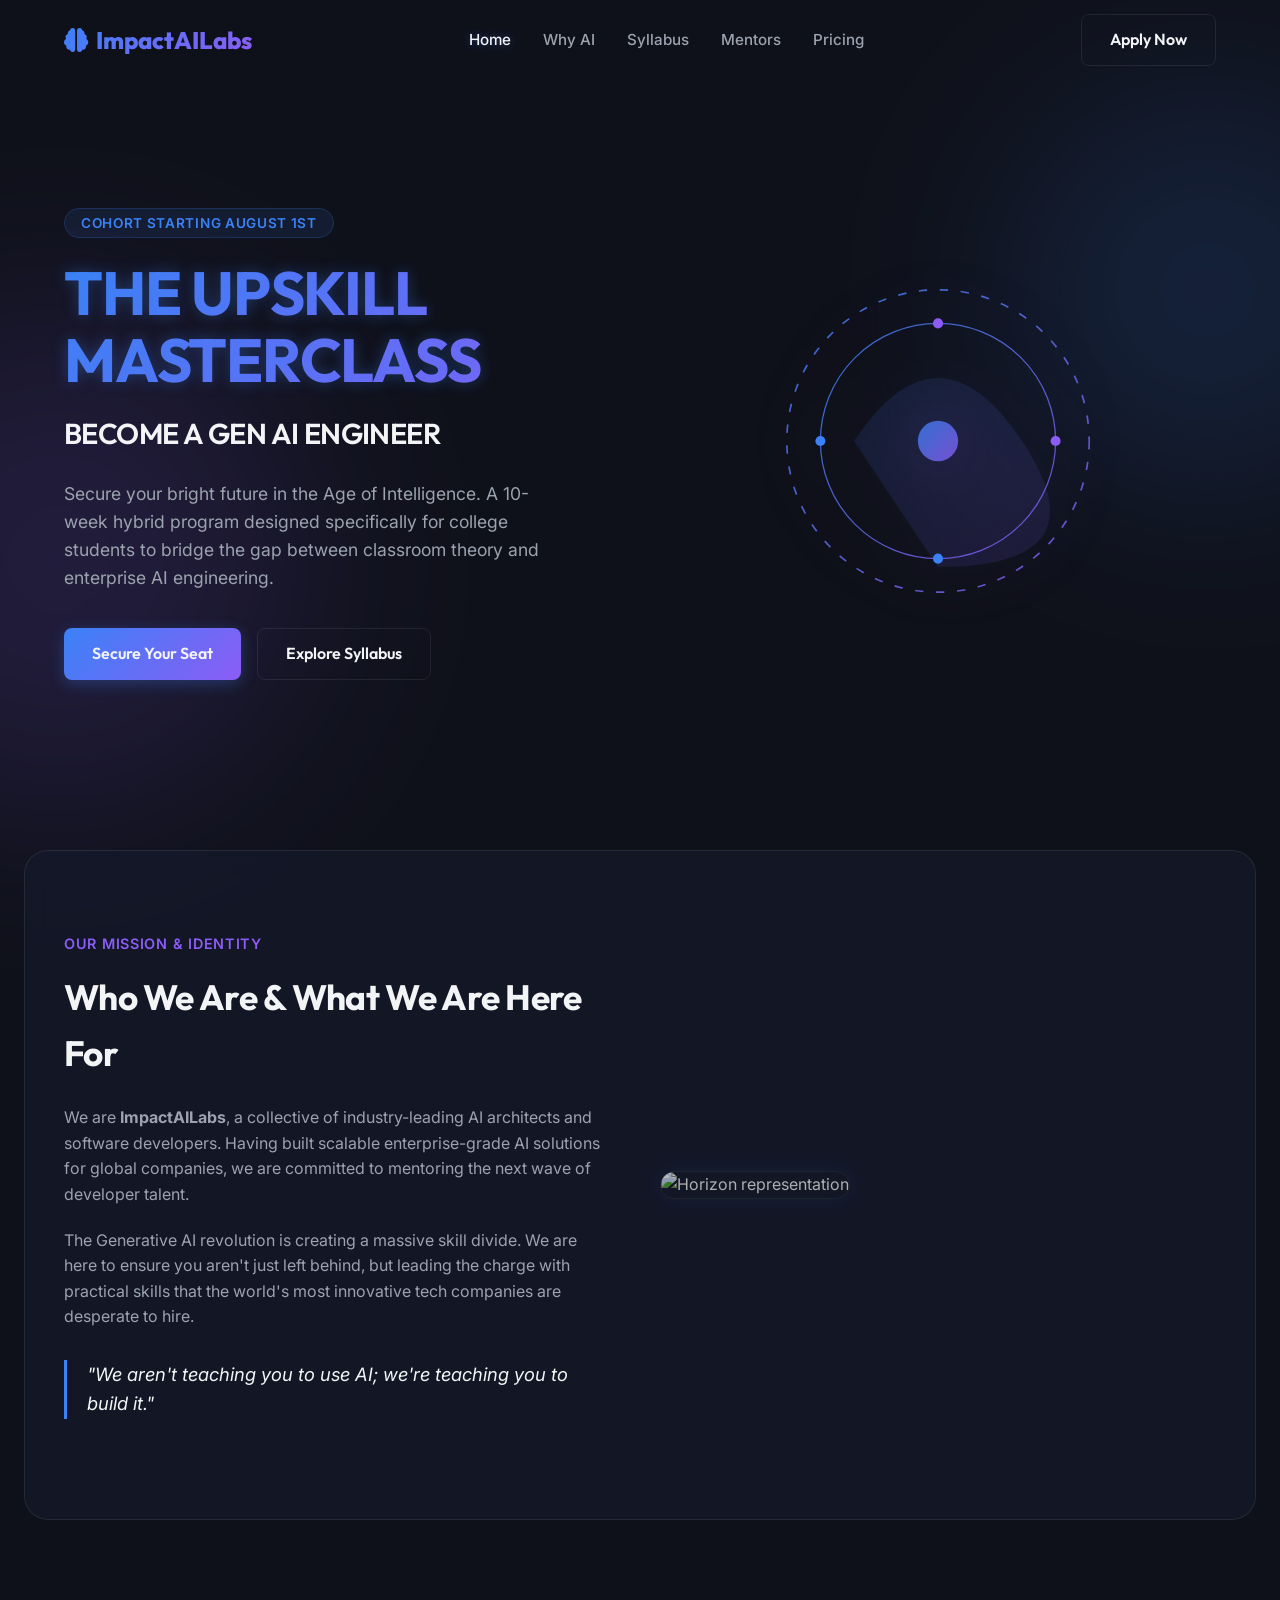
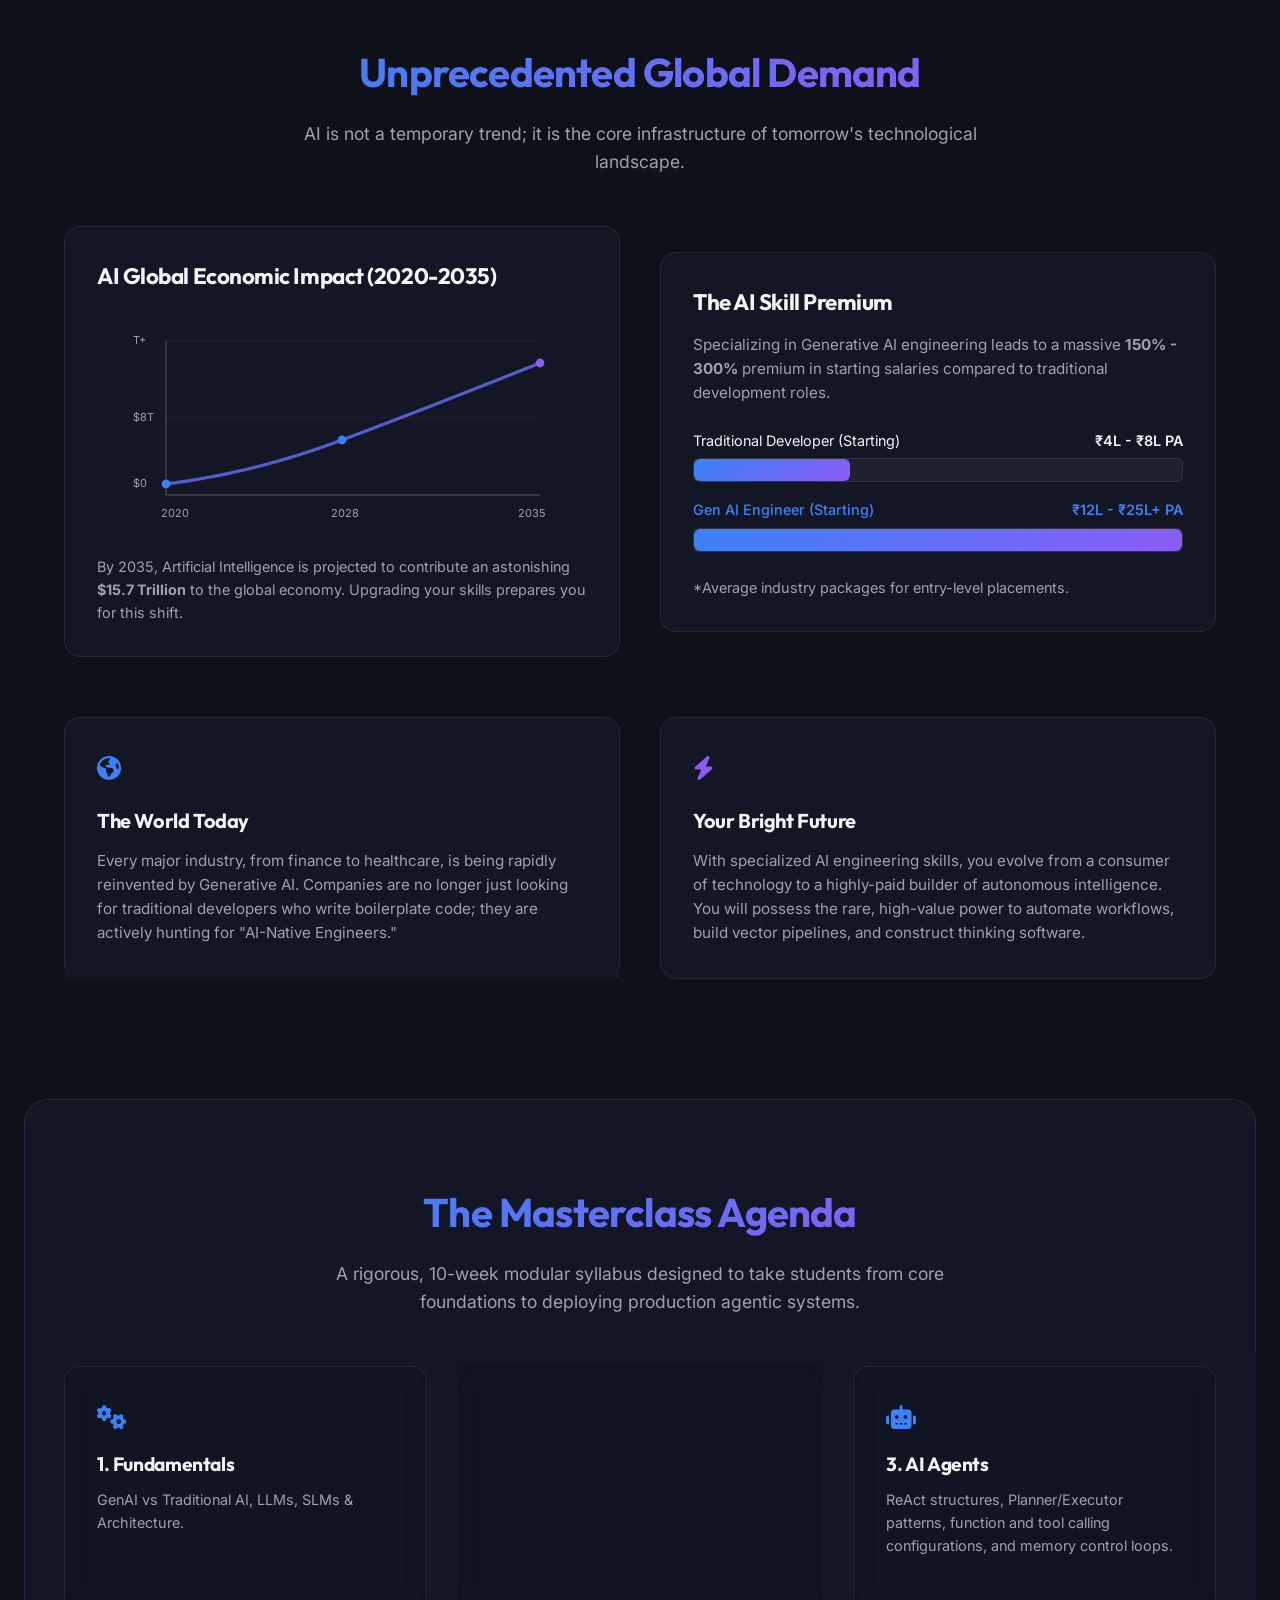
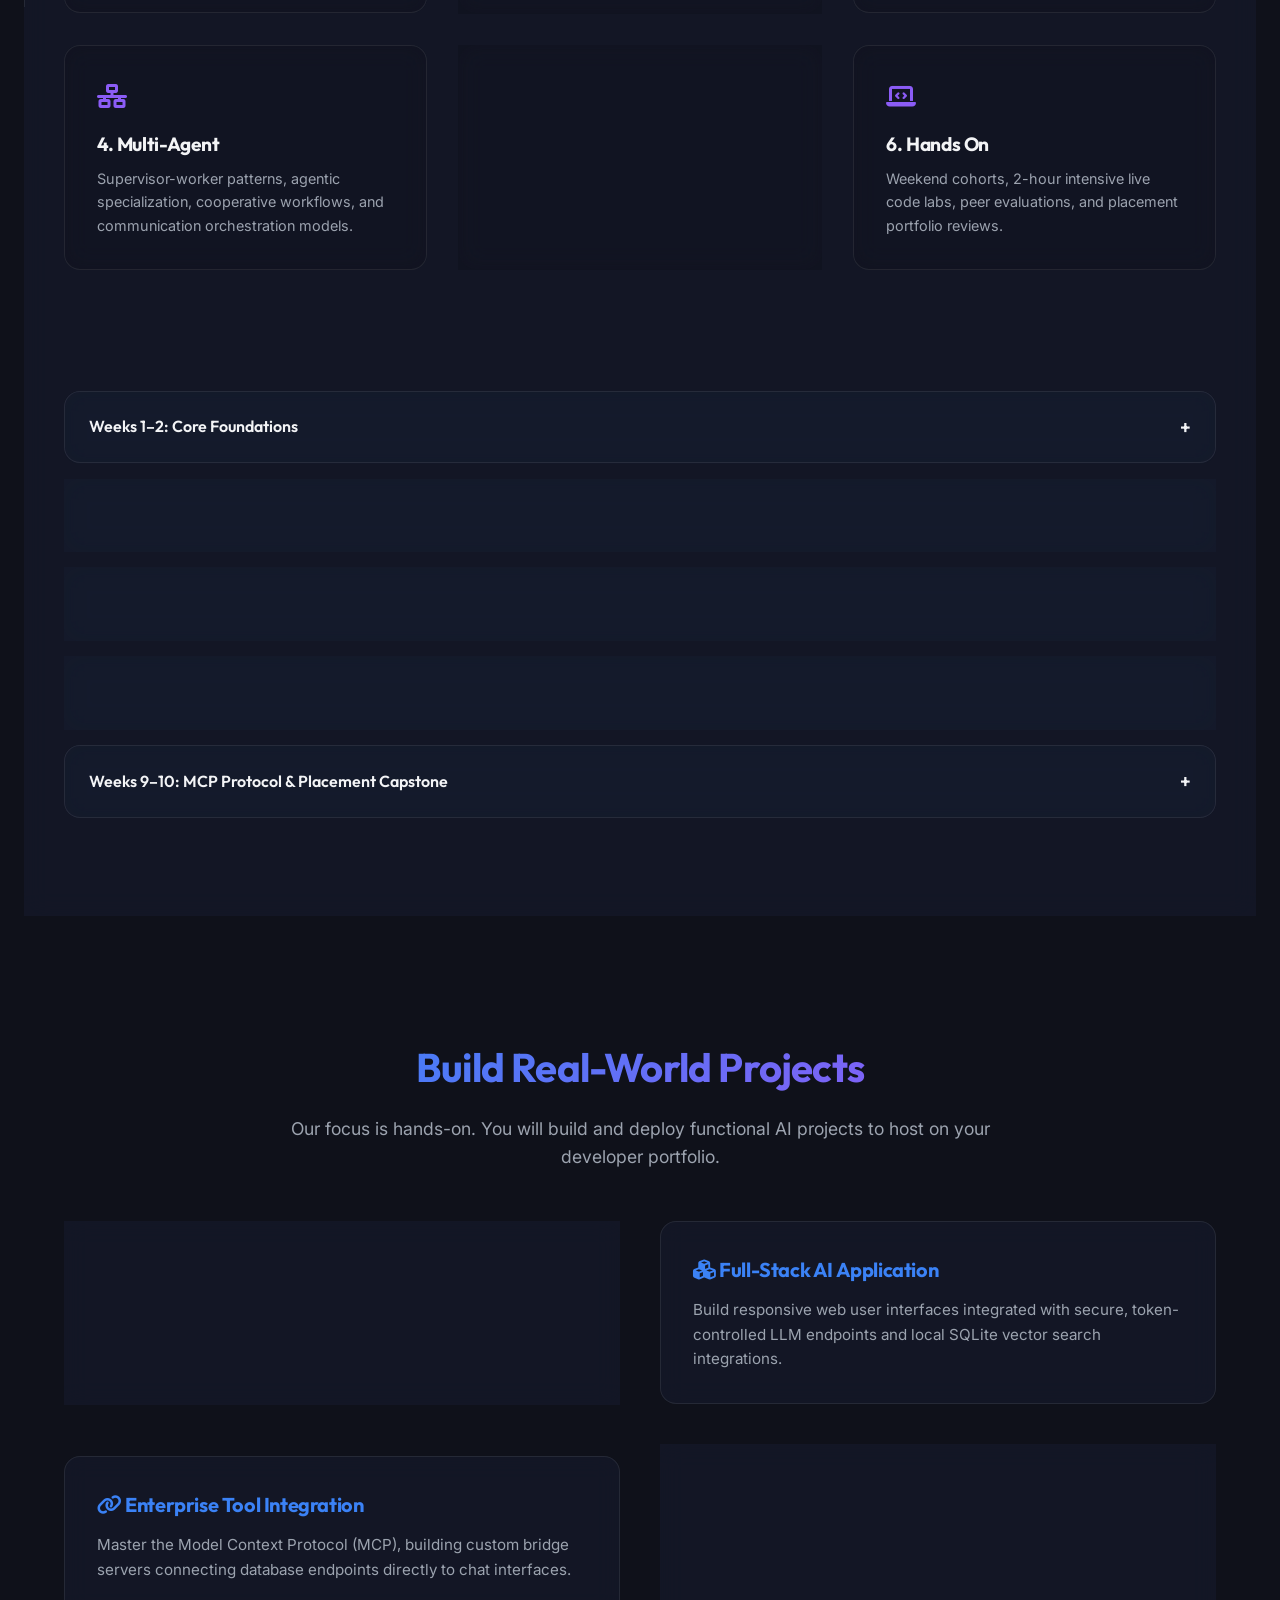
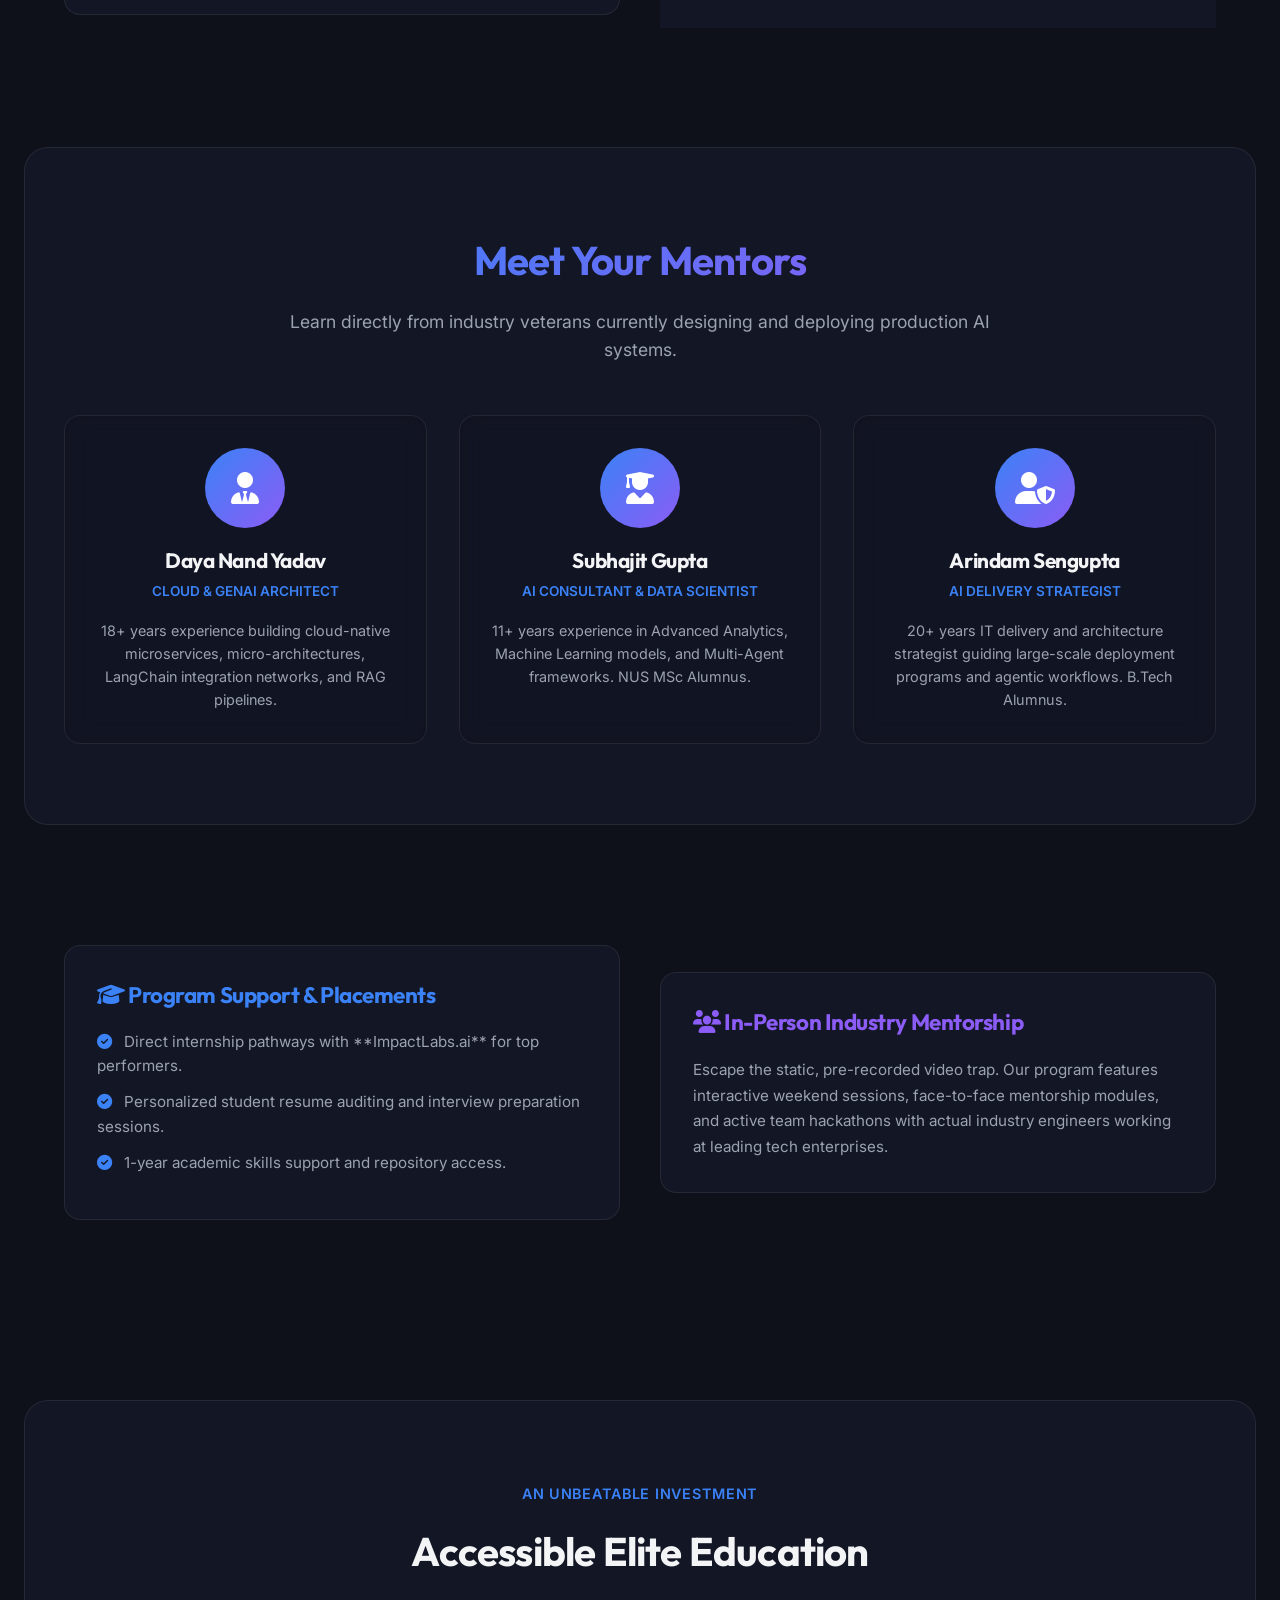
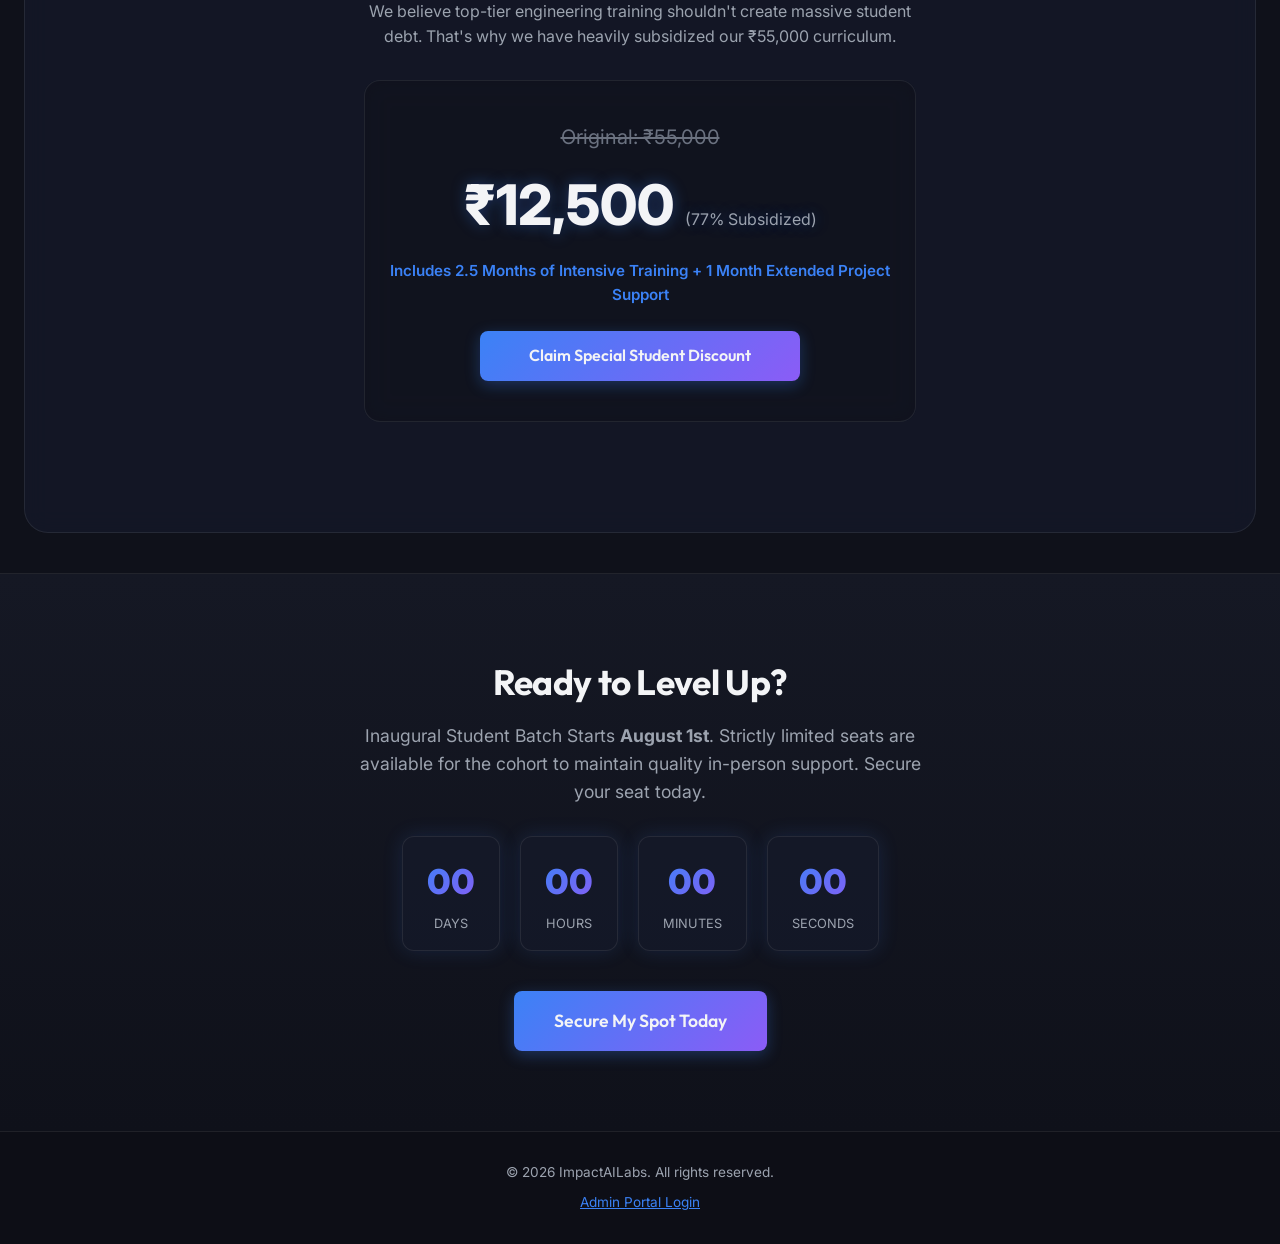
==== index.html @ 7952649e "Add files via upload" ====
<!DOCTYPE html>
<html lang="en">
<head>
  <meta charset="UTF-8">
  <meta name="viewport" content="width=device-width, initial-scale=1.0">
  <title>The Upskill Masterclass | Become a Gen AI Engineer</title>
  
  <!-- SEO Meta Tags -->
  <meta name="description" content="Join The Upskill Masterclass by ImpactAILabs. Learn LLMs, Agents, RAG, and MCP. A 10-week hybrid program for college students to secure elite AI placements.">
  <meta name="robots" content="index, follow">
  
  <!-- Open Graph / Share Cards -->
  <meta property="og:type" content="website">
  <meta property="og:title" content="The Upskill Masterclass | Become a Gen AI Engineer">
  <meta property="og:description" content="10-week hybrid Generative AI masterclass for college students. Learn to build Agents, RAG pipelines, and MCP architectures.">
  
  <!-- Relative Stylesheets -->
  <link rel="stylesheet" href="css/main.css">
  <link rel="stylesheet" href="css/components.css">
  <link rel="stylesheet" href="css/animations.css">
  
  <!-- FontAwesome for Premium Icons -->
  <link rel="stylesheet" href="https://cdnjs.cloudflare.com/ajax/libs/font-awesome/6.4.0/css/all.min.css">
</head>
<body>

  <!-- Background Pulsing Glows -->
  <div class="pulse-glow pulse-glow-1"></div>
  <div class="pulse-glow pulse-glow-2"></div>

  <!-- Header Navigation -->
  <header class="navbar-header">
    <div class="container navbar-container">
      <a href="index.html" class="logo">
        <i class="fa-solid fa-brain"></i> ImpactAILabs
      </a>
      <nav>
        <ul class="nav-links">
          <li><a href="#about" class="active">Home</a></li>
          <li><a href="#why-ai">Why AI</a></li>
          <li><a href="#curriculum">Syllabus</a></li>
          <li><a href="#mentors">Mentors</a></li>
          <li><a href="#pricing">Pricing</a></li>
        </ul>
      </nav>
      <div>
        <a href="#" class="btn btn-secondary cta-trigger" id="nav-cta">Apply Now</a>
      </div>
    </div>
  </header>

  <!-- Hero Section -->
  <section class="section" id="hero" style="padding-top: 160px; min-height: 90vh; display: flex; align-items: center;">
    <div class="container grid-2">
      <div class="fade-in">
        <span style="background: rgba(59, 130, 246, 0.1); border: 1px solid rgba(59, 130, 246, 0.2); padding: 6px 16px; border-radius: 50px; font-size: 0.85rem; font-weight: 600; color: var(--accent-blue); letter-spacing: 0.05em; text-transform: uppercase;">
          Cohort Starting August 1st
        </span>
        <h1 style="font-size: 3.8rem; line-height: 1.1; margin: 24px 0 16px 0; background: var(--gradient-brand); -webkit-background-clip: text; -webkit-text-fill-color: transparent;" class="glow-text">
          THE UPSKILL<br>MASTERCLASS
        </h1>
        <h2 style="font-size: 1.8rem; font-weight: 600; margin-bottom: 24px; color: var(--text-primary);">
          BECOME A GEN AI ENGINEER
        </h2>
        <p style="font-size: 1.1rem; color: var(--text-secondary); margin-bottom: 36px; max-width: 500px;">
          Secure your bright future in the Age of Intelligence. A 10-week hybrid program designed specifically for college students to bridge the gap between classroom theory and enterprise AI engineering.
        </p>
        <div style="display: flex; gap: 16px;">
          <a href="#" class="btn btn-primary cta-trigger" id="hero-cta-primary">Secure Your Seat</a>
          <a href="#curriculum" class="btn btn-secondary">Explore Syllabus</a>
        </div>
      </div>
      <div class="float" style="text-align: center; position: relative;">
        <!-- Futuristic Visual Element -->
        <svg viewBox="0 0 500 500" width="100%" height="auto" style="max-width: 420px; filter: drop-shadow(0 0 30px rgba(139, 92, 246, 0.25));">
          <defs>
            <linearGradient id="grad1" x1="0%" y1="0%" x2="100%" y2="100%">
              <stop offset="0%" style="stop-color:#3B82F6;stop-opacity:0.8" />
              <stop offset="100%" style="stop-color:#8B5CF6;stop-opacity:0.8" />
            </linearGradient>
          </defs>
          <circle cx="250" cy="250" r="180" fill="none" stroke="url(#grad1)" stroke-width="2" stroke-dasharray="10 15" />
          <circle cx="250" cy="250" r="140" fill="none" stroke="url(#grad1)" stroke-width="1.5" />
          <path d="M150 250 Q250 100 350 250 T250 400 Z" fill="url(#grad1)" opacity="0.15" />
          <!-- SVG Network Nodes -->
          <circle cx="250" cy="110" r="6" fill="#8B5CF6" />
          <circle cx="250" cy="390" r="6" fill="#3B82F6" />
          <circle cx="110" cy="250" r="6" fill="#3B82F6" />
          <circle cx="390" cy="250" r="6" fill="#8B5CF6" />
          <circle cx="250" cy="250" r="24" fill="url(#grad1)" />
        </svg>
      </div>
    </div>
  </section>

  <!-- Mission & Identity Section -->
  <section class="section glass-panel" id="about" style="margin: 40px 24px; border-radius: 24px;">
    <div class="container grid-2">
      <div style="padding-right: 20px;">
        <span style="color: var(--accent-violet); font-weight: 600; text-transform: uppercase; font-size: 0.9rem; letter-spacing: 0.05em;">Our Mission & Identity</span>
        <h2 style="font-size: 2.2rem; margin: 12px 0 24px 0; font-family: var(--font-heading);">Who We Are & What We Are Here For</h2>
        <p style="color: var(--text-secondary); margin-bottom: 20px;">
          We are <strong>ImpactAILabs</strong>, a collective of industry-leading AI architects and software developers. Having built scalable enterprise-grade AI solutions for global companies, we are committed to mentoring the next wave of developer talent.
        </p>
        <p style="color: var(--text-secondary); margin-bottom: 30px;">
          The Generative AI revolution is creating a massive skill divide. We are here to ensure you aren't just left behind, but leading the charge with practical skills that the world's most innovative tech companies are desperate to hire.
        </p>
        <div style="border-left: 3px solid var(--accent-blue); padding-left: 20px; font-style: italic; font-size: 1.15rem; color: var(--text-primary); margin-bottom: 20px;">
          "We aren't teaching you to use AI; we're teaching you to build it."
        </div>
      </div>
      <div>
        <img src="https://images.unsplash.com/photo-1507525428034-b723cf961d3e?auto=format&fit=crop&w=800&q=80" alt="Horizon representation" style="width: 100%; border-radius: 16px; border: 1px solid var(--border-glass); filter: brightness(0.7) contrast(1.1); box-shadow: var(--glow-shadow);">
      </div>
    </div>
  </section>

  <!-- Market Demand & Salary Premium Section -->
  <section class="section" id="why-ai">
    <div class="container">
      <div class="section-header">
        <h2>Unprecedented Global Demand</h2>
        <p>AI is not a temporary trend; it is the core infrastructure of tomorrow's technological landscape.</p>
      </div>

      <div class="grid-2" style="margin-bottom: 60px;">
        <!-- Line Chart Container -->
        <div class="glass-panel card">
          <h3 style="font-size: 1.4rem; margin-bottom: 16px;">AI Global Economic Impact (2020-2035)</h3>
          <div class="chart-container">
            <svg class="chart-line-svg" viewBox="0 0 400 200">
              <!-- Grid Lines -->
              <line x1="40" y1="20" x2="380" y2="20" stroke="rgba(255,255,255,0.05)" stroke-width="1" />
              <line x1="40" y1="90" x2="380" y2="90" stroke="rgba(255,255,255,0.05)" stroke-width="1" />
              <line x1="40" y1="160" x2="380" y2="160" stroke="rgba(255,255,255,0.05)" stroke-width="1" />
              
              <!-- Axes -->
              <line x1="40" y1="20" x2="40" y2="160" stroke="rgba(255,255,255,0.15)" stroke-width="1.5" />
              <line x1="40" y1="160" x2="380" y2="160" stroke="rgba(255,255,255,0.15)" stroke-width="1.5" />
              
              <!-- Growth Path -->
              <path class="chart-line-path" d="M40 150 Q 120 140, 200 110 T 380 40" fill="none" stroke="url(#grad1)" stroke-width="3" />
              
              <!-- Node dots -->
              <circle cx="40" cy="150" r="4" fill="#3B82F6" />
              <circle cx="200" cy="110" r="4" fill="#3B82F6" />
              <circle cx="380" cy="40" r="4" fill="#8B5CF6" />
              
              <!-- Labels -->
              <text x="35" y="180" fill="#9CA3AF" font-size="10">2020</text>
              <text x="190" y="180" fill="#9CA3AF" font-size="10">2028</text>
              <text x="360" y="180" fill="#9CA3AF" font-size="10">2035</text>
              
              <text x="10" y="153" fill="#9CA3AF" font-size="10">$0</text>
              <text x="10" y="93" fill="#9CA3AF" font-size="10">$8T</text>
              <text x="10" y="23" fill="#9CA3AF" font-size="10">T+</text>
            </svg>
          </div>
          <p style="font-size: 0.9rem; color: var(--text-secondary); margin-top: 16px;">
            By 2035, Artificial Intelligence is projected to contribute an astonishing <strong>$15.7 Trillion</strong> to the global economy. Upgrading your skills prepares you for this shift.
          </p>
        </div>

        <!-- Salary Premium Bar Chart -->
        <div class="glass-panel card">
          <h3 style="font-size: 1.4rem; margin-bottom: 12px;">The AI Skill Premium</h3>
          <p style="font-size: 0.95rem; color: var(--text-secondary); margin-bottom: 24px;">
            Specializing in Generative AI engineering leads to a massive <strong>150% - 300%</strong> premium in starting salaries compared to traditional development roles.
          </p>
          <div class="chart-bar-wrap">
            <div class="chart-bar-item">
              <div class="chart-bar-label">
                <span>Traditional Developer (Starting)</span>
                <span style="font-weight: 600;">₹4L - ₹8L PA</span>
              </div>
              <div class="chart-bar-bg">
                <div class="chart-bar-fill" data-width="32%"></div>
              </div>
            </div>
            <div class="chart-bar-item">
              <div class="chart-bar-label">
                <span style="color: var(--accent-blue); font-weight: 500;">Gen AI Engineer (Starting)</span>
                <span style="color: var(--accent-blue); font-weight: 600;">₹12L - ₹25L+ PA</span>
              </div>
              <div class="chart-bar-bg">
                <div class="chart-bar-fill" data-width="100%"></div>
              </div>
            </div>
          </div>
          <p style="font-size: 0.9rem; color: var(--text-secondary); margin-top: 24px;">
            *Average industry packages for entry-level placements.
          </p>
        </div>
      </div>

      <!-- The Paradigm Shift -->
      <div class="grid-2">
        <div class="glass-panel card">
          <div style="font-size: 1.5rem; color: var(--accent-blue); margin-bottom: 16px;">
            <i class="fa-solid fa-earth-americas"></i>
          </div>
          <h4 style="font-size: 1.25rem; margin-bottom: 12px;">The World Today</h4>
          <p style="color: var(--text-secondary); font-size: 0.95rem;">
            Every major industry, from finance to healthcare, is being rapidly reinvented by Generative AI. Companies are no longer just looking for traditional developers who write boilerplate code; they are actively hunting for "AI-Native Engineers."
          </p>
        </div>
        <div class="glass-panel card">
          <div style="font-size: 1.5rem; color: var(--accent-violet); margin-bottom: 16px;">
            <i class="fa-solid fa-bolt"></i>
          </div>
          <h4 style="font-size: 1.25rem; margin-bottom: 12px;">Your Bright Future</h4>
          <p style="color: var(--text-secondary); font-size: 0.95rem;">
            With specialized AI engineering skills, you evolve from a consumer of technology to a highly-paid builder of autonomous intelligence. You will possess the rare, high-value power to automate workflows, build vector pipelines, and construct thinking software.
          </p>
        </div>
      </div>
    </div>
  </section>

  <!-- Masterclass Agenda Section -->
  <section class="section glass-panel" id="curriculum" style="margin: 40px 24px; border-radius: 24px;">
    <div class="container">
      <div class="section-header">
        <h2>The Masterclass Agenda</h2>
        <p>A rigorous, 10-week modular syllabus designed to take students from core foundations to deploying production agentic systems.</p>
      </div>

      <div class="grid-3" style="margin-bottom: 50px;">
        <div class="glass-panel card" style="background: rgba(15, 17, 26, 0.4);">
          <div style="font-size: 1.5rem; color: var(--accent-blue); margin-bottom: 12px;"><i class="fa-solid fa-gears"></i></div>
          <h4 style="font-size: 1.2rem; margin-bottom: 8px;">1. Fundamentals</h4>
          <p style="color: var(--text-secondary); font-size: 0.9rem;">GenAI vs Traditional AI, LLMs, SLMs & Architecture.</p>
        </div>
        <div class="glass-panel card" style="background: rgba(15, 17, 26, 0.4);">
          <div style="font-size: 1.5rem; color: var(--accent-blue); margin-bottom: 12px;"><i class="fa-solid fa-database"></i></div>
          <h4 style="font-size: 1.2rem; margin-bottom: 8px;">2. RAG Mastery</h4>
          <p style="color: var(--text-secondary); font-size: 0.9rem;">Text embeddings, vector storage indexation, document chunking parameters, semantic search, and reranking.</p>
        </div>
        <div class="glass-panel card" style="background: rgba(15, 17, 26, 0.4);">
          <div style="font-size: 1.5rem; color: var(--accent-blue); margin-bottom: 12px;"><i class="fa-solid fa-robot"></i></div>
          <h4 style="font-size: 1.2rem; margin-bottom: 8px;">3. AI Agents</h4>
          <p style="color: var(--text-secondary); font-size: 0.9rem;">ReAct structures, Planner/Executor patterns, function and tool calling configurations, and memory control loops.</p>
        </div>
        <div class="glass-panel card" style="background: rgba(15, 17, 26, 0.4);">
          <div style="font-size: 1.5rem; color: var(--accent-violet); margin-bottom: 12px;"><i class="fa-solid fa-network-wired"></i></div>
          <h4 style="font-size: 1.2rem; margin-bottom: 8px;">4. Multi-Agent</h4>
          <p style="color: var(--text-secondary); font-size: 0.9rem;">Supervisor-worker patterns, agentic specialization, cooperative workflows, and communication orchestration models.</p>
        </div>
        <div class="glass-panel card" style="background: rgba(15, 17, 26, 0.4);">
          <div style="font-size: 1.5rem; color: var(--accent-violet); margin-bottom: 12px;"><i class="fa-solid fa-circle-nodes"></i></div>
          <h4 style="font-size: 1.2rem; margin-bottom: 8px;">5. MCP Protocol</h4>
          <p style="color: var(--text-secondary); font-size: 0.9rem;">Model Context Protocol (MCP), building custom servers, securing local context data pipelines to remote LLMs.</p>
        </div>
        <div class="glass-panel card" style="background: rgba(15, 17, 26, 0.4);">
          <div style="font-size: 1.5rem; color: var(--accent-violet); margin-bottom: 12px;"><i class="fa-solid fa-laptop-code"></i></div>
          <h4 style="font-size: 1.2rem; margin-bottom: 8px;">6. Hands On</h4>
          <p style="color: var(--text-secondary); font-size: 0.9rem;">Weekend cohorts, 2-hour intensive live code labs, peer evaluations, and placement portfolio reviews.</p>
        </div>
      </div>

      <!-- Syllabus Accordion -->
      <h3 style="text-align: center; margin-bottom: 24px; font-size: 1.6rem; font-family: var(--font-heading);">Expand Syllabus Details</h3>
      <div class="accordion">
        <div class="accordion-item glass-panel">
          <div class="accordion-header">
            <span>Weeks 1–2: Core Foundations</span>
            <span class="accordion-icon">+</span>
          </div>
          <div class="accordion-content">
            <p>Dive deep into LLMs vs SLMs, understanding context window architectures, token limitations, prompt designs, and local model serving configurations.</p>
          </div>
        </div>
        <div class="accordion-item glass-panel">
          <div class="accordion-header">
            <span>Week 3: Retrieval-Augmented Generation (RAG)</span>
            <span class="accordion-icon">+</span>
          </div>
          <div class="accordion-content">
            <p>Learn to ingest document datasets (PDFs, Markdown), configure document chunking sizes, build vector representations, select vector store endpoints, and execute semantic query routing.</p>
          </div>
        </div>
        <div class="accordion-item glass-panel">
          <div class="accordion-header">
            <span>Weeks 4–6: AI Agents & Logic Controllers</span>
            <span class="accordion-icon">+</span>
          </div>
          <div class="accordion-content">
            <p>Code logical loop workflows in Python. Configure LLMs to call custom external tools, parse parameters, manage short-term session state, and evaluate response logic loops.</p>
          </div>
        </div>
        <div class="accordion-item glass-panel">
          <div class="accordion-header">
            <span>Weeks 7–8: Multi-Agent Architectures</span>
            <span class="accordion-icon">+</span>
          </div>
          <div class="accordion-content">
            <p>Design a system of cooperative agents. Set up a supervisor agent that delegates coding or editing tasks to specialized sub-agents and reviews their results dynamically.</p>
          </div>
        </div>
        <div class="accordion-item glass-panel">
          <div class="accordion-header">
            <span>Weeks 9–10: MCP Protocol & Placement Capstone</span>
            <span class="accordion-icon">+</span>
          </div>
          <div class="accordion-content">
            <p>Build custom servers on the open-source Model Context Protocol (MCP) framework. Connect remote LLMs safely to local databases and files. Complete a showcase portfolio project ready for placement applications.</p>
          </div>
        </div>
      </div>
    </div>
  </section>

  <!-- Real-World Projects Section -->
  <section class="section" id="projects">
    <div class="container">
      <div class="section-header">
        <h2>Build Real-World Projects</h2>
        <p>Our focus is hands-on. You will build and deploy functional AI projects to host on your developer portfolio.</p>
      </div>
      <div class="grid-2">
        <div class="glass-panel card">
          <h4 style="font-size: 1.25rem; margin-bottom: 12px; color: var(--accent-blue);"><i class="fa-solid fa-network-wired"></i> Multi-Agent AI System</h4>
          <p style="color: var(--text-secondary); font-size: 0.95rem;">
            Implement supervisor-worker patterns and robust orchestration models that mimic enterprise-level AI agent teams cooperating to solve coding audits.
          </p>
        </div>
        <div class="glass-panel card">
          <h4 style="font-size: 1.25rem; margin-bottom: 12px; color: var(--accent-blue);"><i class="fa-solid fa-cubes"></i> Full-Stack AI Application</h4>
          <p style="color: var(--text-secondary); font-size: 0.95rem;">
            Build responsive web user interfaces integrated with secure, token-controlled LLM endpoints and local SQLite vector search integrations.
          </p>
        </div>
        <div class="glass-panel card">
          <h4 style="font-size: 1.25rem; margin-bottom: 12px; color: var(--accent-blue);"><i class="fa-solid fa-link"></i> Enterprise Tool Integration</h4>
          <p style="color: var(--text-secondary); font-size: 0.95rem;">
            Master the Model Context Protocol (MCP), building custom bridge servers connecting database endpoints directly to chat interfaces.
          </p>
        </div>
        <div class="glass-panel card">
          <h4 style="font-size: 1.25rem; margin-bottom: 12px; color: var(--accent-blue);"><i class="fa-solid fa-circle-check"></i> Workflow Automation Controller</h4>
          <p style="color: var(--text-secondary); font-size: 0.95rem;">
            Create automated agent handlers configured to run background logic loops, checking repository edits and initiating auto-debugging pipelines.
          </p>
        </div>
      </div>
    </div>
  </section>

  <!-- Meet Your Mentors Section -->
  <section class="section glass-panel" id="mentors" style="margin: 40px 24px; border-radius: 24px;">
    <div class="container">
      <div class="section-header">
        <h2>Meet Your Mentors</h2>
        <p>Learn directly from industry veterans currently designing and deploying production AI systems.</p>
      </div>
      <div class="grid-3">
        <!-- Mentor 1 -->
        <div class="glass-panel card" style="text-align: center; background: rgba(15, 17, 26, 0.4);">
          <div style="width: 80px; height: 80px; border-radius: 50%; background: var(--gradient-brand); display: inline-flex; align-items: center; justify-content: center; margin-bottom: 16px; font-size: 2rem; color: #fff;">
            <i class="fa-solid fa-user-tie"></i>
          </div>
          <h3 style="font-size: 1.3rem; margin-bottom: 4px;">Daya Nand Yadav</h3>
          <p style="color: var(--accent-blue); font-size: 0.85rem; font-weight: 600; text-transform: uppercase; margin-bottom: 16px;">Cloud & GenAI Architect</p>
          <p style="color: var(--text-secondary); font-size: 0.9rem;">
            18+ years experience building cloud-native microservices, micro-architectures, LangChain integration networks, and RAG pipelines.
          </p>
        </div>
        <!-- Mentor 2 -->
        <div class="glass-panel card" style="text-align: center; background: rgba(15, 17, 26, 0.4);">
          <div style="width: 80px; height: 80px; border-radius: 50%; background: var(--gradient-brand); display: inline-flex; align-items: center; justify-content: center; margin-bottom: 16px; font-size: 2rem; color: #fff;">
            <i class="fa-solid fa-user-graduate"></i>
          </div>
          <h3 style="font-size: 1.3rem; margin-bottom: 4px;">Subhajit Gupta</h3>
          <p style="color: var(--accent-blue); font-size: 0.85rem; font-weight: 600; text-transform: uppercase; margin-bottom: 16px;">AI Consultant & Data Scientist</p>
          <p style="color: var(--text-secondary); font-size: 0.9rem;">
            11+ years experience in Advanced Analytics, Machine Learning models, and Multi-Agent frameworks. NUS MSc Alumnus.
          </p>
        </div>
        <!-- Mentor 3 -->
        <div class="glass-panel card" style="text-align: center; background: rgba(15, 17, 26, 0.4);">
          <div style="width: 80px; height: 80px; border-radius: 50%; background: var(--gradient-brand); display: inline-flex; align-items: center; justify-content: center; margin-bottom: 16px; font-size: 2rem; color: #fff;">
            <i class="fa-solid fa-user-shield"></i>
          </div>
          <h3 style="font-size: 1.3rem; margin-bottom: 4px;">Arindam Sengupta</h3>
          <p style="color: var(--accent-blue); font-size: 0.85rem; font-weight: 600; text-transform: uppercase; margin-bottom: 16px;">AI Delivery Strategist</p>
          <p style="color: var(--text-secondary); font-size: 0.9rem;">
            20+ years IT delivery and architecture strategist guiding large-scale deployment programs and agentic workflows. B.Tech Alumnus.
          </p>
        </div>
      </div>
    </div>
  </section>

  <!-- Program Support & In-Person Advantage Section -->
  <section class="section" id="support">
    <div class="container grid-2" style="margin-bottom: 60px;">
      <div class="glass-panel card">
        <h3 style="font-size: 1.4rem; margin-bottom: 16px; color: var(--accent-blue);"><i class="fa-solid fa-graduation-cap"></i> Program Support & Placements</h3>
        <ul style="list-style: none; color: var(--text-secondary); font-size: 0.95rem;">
          <li style="margin-bottom: 12px;"><i class="fa-solid fa-circle-check" style="color: var(--accent-blue); margin-right: 8px;"></i> Direct internship pathways with **ImpactLabs.ai** for top performers.</li>
          <li style="margin-bottom: 12px;"><i class="fa-solid fa-circle-check" style="color: var(--accent-blue); margin-right: 8px;"></i> Personalized student resume auditing and interview preparation sessions.</li>
          <li style="margin-bottom: 12px;"><i class="fa-solid fa-circle-check" style="color: var(--accent-blue); margin-right: 8px;"></i> 1-year academic skills support and repository access.</li>
        </ul>
      </div>
      <div class="glass-panel card">
        <h3 style="font-size: 1.4rem; margin-bottom: 16px; color: var(--accent-violet);"><i class="fa-solid fa-users"></i> In-Person Industry Mentorship</h3>
        <p style="color: var(--text-secondary); font-size: 0.95rem; line-height: 1.7;">
          Escape the static, pre-recorded video trap. Our program features interactive weekend sessions, face-to-face mentorship modules, and active team hackathons with actual industry engineers working at leading tech enterprises.
        </p>
      </div>
    </div>
  </section>

  <!-- Pricing Section -->
  <section class="section glass-panel" id="pricing" style="margin: 40px 24px; border-radius: 24px; text-align: center;">
    <div class="container" style="max-width: 600px;">
      <span style="color: var(--accent-blue); font-weight: 600; text-transform: uppercase; font-size: 0.9rem; letter-spacing: 0.05em;">An Unbeatable Investment</span>
      <h2 style="font-size: 2.5rem; margin: 12px 0 16px 0;">Accessible Elite Education</h2>
      <p style="color: var(--text-secondary); margin-bottom: 30px;">
        We believe top-tier engineering training shouldn't create massive student debt. That's why we have heavily subsidized our ₹55,000 curriculum.
      </p>
      <div class="glass-panel" style="padding: 40px 20px; background: rgba(15, 17, 26, 0.6); border-radius: 16px; margin-bottom: 30px;">
        <span style="text-decoration: line-through; color: var(--text-muted); font-size: 1.25rem;">Original: ₹55,000</span>
        <div style="font-size: 3.5rem; font-weight: 800; color: var(--text-primary); margin: 8px 0;" class="glow-text">
          ₹12,500 <span style="font-size: 1rem; color: var(--text-secondary); font-weight: 400;">(77% Subsidized)</span>
        </div>
        <p style="color: var(--accent-blue); font-weight: 600; font-size: 0.95rem; margin-bottom: 24px;">
          Includes 2.5 Months of Intensive Training + 1 Month Extended Project Support
        </p>
        <a href="#" class="btn btn-primary cta-trigger" style="width: 100%; max-width: 320px;">Claim Special Student Discount</a>
      </div>
    </div>
  </section>

  <!-- Urgency & Countdown Timer Section -->
  <section class="section" style="background: var(--gradient-dark); border-top: 1px solid var(--border-glass);">
    <div class="container" style="text-align: center;">
      <h2 style="font-size: 2.2rem; margin-bottom: 12px;">Ready to Level Up?</h2>
      <p style="color: var(--text-secondary); font-size: 1.1rem; max-width: 600px; margin: 0 auto 30px auto;">
        Inaugural Student Batch Starts <strong>August 1st</strong>. Strictly limited seats are available for the cohort to maintain quality in-person support. Secure your seat today.
      </p>

      <!-- Countdown Timer -->
      <div id="countdownTimer" class="timer-container" style="margin-bottom: 40px;">
        <div class="timer-box">
          <div class="timer-digit" id="timerDays">00</div>
          <div class="timer-label">Days</div>
        </div>
        <div class="timer-box">
          <div class="timer-digit" id="timerHours">00</div>
          <div class="timer-label">Hours</div>
        </div>
        <div class="timer-box">
          <div class="timer-digit" id="timerMinutes">00</div>
          <div class="timer-label">Minutes</div>
        </div>
        <div class="timer-box">
          <div class="timer-digit" id="timerSeconds">00</div>
          <div class="timer-label">Seconds</div>
        </div>
      </div>

      <a href="#" class="btn btn-primary cta-trigger" style="padding: 16px 40px; font-size: 1.1rem;">Secure My Spot Today</a>
    </div>
  </section>

  <!-- Footer -->
  <footer style="padding: 30px; text-align: center; border-top: 1px solid var(--border-glass); background: rgba(10, 11, 16, 0.4); font-size: 0.85rem; color: var(--text-secondary);">
    <div class="container">
      <p>&copy; 2026 ImpactAILabs. All rights reserved.</p>
      <p style="margin-top: 8px;">
        <a href="login.html" style="color: var(--accent-blue); text-decoration: underline;">Admin Portal Login</a>
      </p>
    </div>
  </footer>

  <!-- Registration Modal -->
  <div class="modal-overlay" id="regModal">
    <div class="modal-content glass-panel">
      <button class="modal-close"><i class="fa-solid fa-xmark"></i></button>
      
      <!-- Signup Form -->
      <form id="registrationForm">
        <h3 style="font-size: 1.8rem; margin-bottom: 8px; font-family: var(--font-heading);">Secure Your Seat</h3>
        <p style="color: var(--text-secondary); font-size: 0.9rem; margin-bottom: 24px;">Submit your student details below to reserve your cohort slot.</p>
        
        <!-- Error Alert box -->
        <div id="errorAlert" class="glass-panel" style="display: none; padding: 12px; border-color: rgba(239, 68, 68, 0.4); background: rgba(239, 68, 68, 0.05); color: #F87171; font-size: 0.85rem; margin-bottom: 20px;"></div>

        <div class="form-group">
          <label for="fullName" class="form-label">Full Name</label>
          <input type="text" id="fullName" class="form-control" required placeholder="e.g. John Doe">
        </div>

        <div class="form-group">
          <label for="emailAddress" class="form-label">Email Address</label>
          <input type="email" id="emailAddress" class="form-control" required placeholder="e.g. john@university.edu">
        </div>

        <div class="form-group">
          <label for="phoneNumber" class="form-label">Phone Number (10-digit)</label>
          <input type="tel" id="phoneNumber" class="form-control" required placeholder="e.g. 9876543210" pattern="\d{10}">
        </div>

        <div class="form-group">
          <label for="collegeName" class="form-label">College/University Name</label>
          <input type="text" id="collegeName" class="form-control" required placeholder="e.g. NIT Trichy">
        </div>

        <div class="form-group">
          <label for="academicYear" class="form-label">Academic Year</label>
          <select id="academicYear" class="form-select" required>
            <option value="" disabled selected>Select your current year</option>
            <option value="First Year">First Year</option>
            <option value="Second Year">Second Year</option>
            <option value="Third Year">Third Year</option>
            <option value="Fourth Year">Fourth Year</option>
            <option value="Graduate Student">Graduate Student</option>
          </select>
        </div>

        <div class="form-group">
          <label for="majorField" class="form-label">Major / Field of Study</label>
          <select id="majorField" class="form-select" required>
            <option value="" disabled selected>Select your major</option>
            <option value="Computer Science / IT">Computer Science / IT</option>
            <option value="Engineering">Engineering</option>
            <option value="Business / Economics">Business / Economics</option>
            <option value="Science / Mathematics">Science / Mathematics</option>
            <option value="Arts & Humanities">Arts & Humanities</option>
            <option value="Other">Other</option>
          </select>
        </div>

        <button type="submit" class="btn btn-primary" style="width: 100%; margin-top: 10px;">Submit Application</button>
      </form>

      <!-- Success Screen -->
      <div id="successOverlay" class="success-overlay">
        <div class="success-icon">
          <i class="fa-solid fa-check" style="color: var(--text-primary);"></i>
        </div>
        <h3 style="font-size: 1.8rem; margin-bottom: 12px; font-family: var(--font-heading);">Application Received</h3>
        <p style="color: var(--text-secondary); margin-bottom: 24px; font-size: 0.95rem;">
          Thank you for registering! Your application is in review. An admissions counselor will reach out to verify your details within 24 hours.
        </p>
        <p style="color: var(--accent-blue); font-weight: 600; font-size: 0.95rem; margin-bottom: 24px;">
          Subsidized Student Price: ₹12,500
        </p>
        <button class="btn btn-primary" style="width: 100%;" onclick="alert('Proceeding to mock gateway for ₹12,500...')">Proceed to Payment Gateway</button>
      </div>

    </div>
  </div>

  <!-- Relative Scripts -->
  <script src="js/app.js"></script>
  <script src="js/countdown.js"></script>
</body>
</html>
---- css/main.css ----
@import url('https://fonts.googleapis.com/css2?family=Inter:wght@300;400;500;600&family=Outfit:wght@400;500;600;700;800&display=swap');

/* Reset and Global Styles */
* {
  box-sizing: border-box;
  margin: 0;
  padding: 0;
}

:root {
  --font-heading: 'Outfit', sans-serif;
  --font-body: 'Inter', sans-serif;

  /* Color System */
  --bg-primary: #0F111A;
  --bg-obsidian: rgba(22, 28, 45, 0.6);
  --border-glass: rgba(255, 255, 255, 0.08);

  --text-primary: #F3F4F6;
  --text-secondary: #9CA3AF;
  --text-muted: #6B7280;

  --accent-blue: #3B82F6;
  --accent-violet: #8B5CF6;
  --glow-shadow: 0 0 20px rgba(59, 130, 246, 0.15);

  --gradient-brand: linear-gradient(135deg, var(--accent-blue) 0%, var(--accent-violet) 100%);
  --gradient-dark: linear-gradient(180deg, #151824 0%, #0F111A 100%);
  
  --transition-smooth: all 0.3s cubic-bezier(0.4, 0, 0.2, 1);
}

body {
  background-color: var(--bg-primary);
  color: var(--text-primary);
  font-family: var(--font-body);
  line-height: 1.6;
  overflow-x: hidden;
}

h1, h2, h3, h4, h5, h6 {
  font-family: var(--font-heading);
  font-weight: 700;
  letter-spacing: -0.02em;
}

a {
  color: inherit;
  text-decoration: none;
  transition: var(--transition-smooth);
}

/* Layout Utilities */
.container {
  width: 100%;
  max-width: 1200px;
  margin: 0 auto;
  padding: 0 24px;
}

.section {
  padding: 80px 0;
  position: relative;
}

.section-header {
  text-align: center;
  max-width: 700px;
  margin: 0 auto 50px auto;
}

.section-header h2 {
  font-size: 2.5rem;
  margin-bottom: 16px;
  background: var(--gradient-brand);
  -webkit-background-clip: text;
  -webkit-text-fill-color: transparent;
}

.section-header p {
  color: var(--text-secondary);
  font-size: 1.1rem;
}

/* Glassmorphism Panel */
.glass-panel {
  background: var(--bg-obsidian);
  backdrop-filter: blur(12px);
  -webkit-backdrop-filter: blur(12px);
  border: 1px solid var(--border-glass);
  border-radius: 16px;
}

/* Header & Navigation Bar */
.navbar-header {
  position: fixed;
  top: 0;
  left: 0;
  width: 100%;
  height: 80px;
  z-index: 1000;
  transition: var(--transition-smooth);
}

.navbar-header.scrolled {
  background: rgba(15, 17, 26, 0.85);
  backdrop-filter: blur(12px);
  -webkit-backdrop-filter: blur(12px);
  border-bottom: 1px solid var(--border-glass);
  height: 70px;
}

.navbar-container {
  display: flex;
  justify-content: space-between;
  align-items: center;
  height: 100%;
}

.logo {
  font-family: var(--font-heading);
  font-size: 1.5rem;
  font-weight: 800;
  background: var(--gradient-brand);
  -webkit-background-clip: text;
  -webkit-text-fill-color: transparent;
  display: flex;
  align-items: center;
  gap: 8px;
}

.nav-links {
  display: flex;
  list-style: none;
  gap: 32px;
}

.nav-links a {
  font-size: 0.95rem;
  font-weight: 500;
  color: var(--text-secondary);
}

.nav-links a:hover,
.nav-links a.active {
  color: var(--text-primary);
  text-shadow: 0 0 10px rgba(59, 130, 246, 0.4);
}

/* Responsive Grid layouts */
.grid-2 {
  display: grid;
  grid-template-columns: repeat(2, 1fr);
  gap: 40px;
  align-items: center;
}

.grid-3 {
  display: grid;
  grid-template-columns: repeat(3, 1fr);
  gap: 32px;
}

.grid-4 {
  display: grid;
  grid-template-columns: repeat(4, 1fr);
  gap: 24px;
}

/* Mobile Breakpoints */
@media (max-width: 1024px) {
  .grid-3 {
    grid-template-columns: repeat(2, 1fr);
  }
  .grid-4 {
    grid-template-columns: repeat(2, 1fr);
  }
  .section-header h2 {
    font-size: 2.2rem;
  }
}

@media (max-width: 768px) {
  .grid-2 {
    grid-template-columns: 1fr;
    gap: 32px;
  }
  .grid-3, .grid-4 {
    grid-template-columns: 1fr;
  }
  .nav-links {
    display: none;
  }
  .section {
    padding: 60px 0;
  }
  .section-header h2 {
    font-size: 1.8rem;
  }
}
---- css/components.css ----
/* Button System */
.btn {
  display: inline-flex;
  align-items: center;
  justify-content: center;
  padding: 12px 28px;
  font-family: var(--font-heading);
  font-size: 1rem;
  font-weight: 600;
  border-radius: 8px;
  border: none;
  cursor: pointer;
  transition: var(--transition-smooth);
}

.btn-primary {
  background: var(--gradient-brand);
  color: var(--text-primary);
  box-shadow: 0 4px 15px rgba(59, 130, 246, 0.3);
}

.btn-primary:hover {
  transform: translateY(-2px);
  box-shadow: 0 6px 20px rgba(59, 130, 246, 0.5);
}

.btn-secondary {
  background: transparent;
  color: var(--text-primary);
  border: 1px solid var(--border-glass);
}

.btn-secondary:hover {
  background: rgba(255, 255, 255, 0.05);
  border-color: var(--text-secondary);
}

/* Card Component */
.card {
  padding: 32px;
  transition: var(--transition-smooth);
}

.card:hover {
  border-color: rgba(59, 130, 246, 0.3);
  box-shadow: var(--glow-shadow);
  transform: translateY(-4px);
}

/* Form Controls */
.form-group {
  margin-bottom: 20px;
}

.form-label {
  display: block;
  font-size: 0.9rem;
  font-weight: 500;
  margin-bottom: 8px;
  color: var(--text-secondary);
}

.form-control,
.form-select {
  width: 100%;
  padding: 12px 16px;
  font-family: var(--font-body);
  font-size: 0.95rem;
  background: rgba(15, 17, 26, 0.8);
  border: 1px solid var(--border-glass);
  border-radius: 8px;
  color: var(--text-primary);
  transition: var(--transition-smooth);
}

.form-control:focus,
.form-select:focus {
  outline: none;
  border-color: var(--accent-blue);
  box-shadow: 0 0 10px rgba(59, 130, 246, 0.2);
}

.form-select option {
  background-color: var(--bg-primary);
  color: var(--text-primary);
}

/* Modal Overlay and Panel */
.modal-overlay {
  position: fixed;
  top: 0;
  left: 0;
  width: 100%;
  height: 100%;
  background: rgba(10, 11, 16, 0.85);
  backdrop-filter: blur(8px);
  z-index: 2000;
  display: flex;
  align-items: center;
  justify-content: center;
  opacity: 0;
  pointer-events: none;
  transition: opacity 0.3s ease;
}

.modal-overlay.active {
  opacity: 1;
  pointer-events: auto;
}

.modal-content {
  width: 100%;
  max-width: 500px;
  max-height: 90vh;
  overflow-y: auto;
  padding: 40px;
  position: relative;
  transform: scale(0.9);
  transition: transform 0.3s cubic-bezier(0.4, 0, 0.2, 1);
}

/* Custom Scrollbar for Modal Content */
.modal-content::-webkit-scrollbar {
  width: 6px;
}

.modal-content::-webkit-scrollbar-track {
  background: rgba(15, 17, 26, 0.5);
  border-radius: 8px;
}

.modal-content::-webkit-scrollbar-thumb {
  background: var(--accent-blue);
  border-radius: 8px;
}

.modal-content::-webkit-scrollbar-thumb:hover {
  background: var(--accent-violet);
}

.modal-overlay.active .modal-content {
  transform: scale(1);
}

.modal-close {
  position: absolute;
  top: 20px;
  right: 20px;
  font-size: 1.5rem;
  color: var(--text-secondary);
  cursor: pointer;
  background: transparent;
  border: none;
}

.modal-close:hover {
  color: var(--text-primary);
}

/* Success View Overlay */
.success-overlay {
  display: none;
  flex-direction: column;
  align-items: center;
  text-align: center;
}

.success-icon {
  width: 64px;
  height: 64px;
  background: var(--gradient-brand);
  border-radius: 50%;
  display: flex;
  align-items: center;
  justify-content: center;
  margin-bottom: 24px;
  font-size: 24px;
}

/* Timer Styles */
.timer-container {
  display: flex;
  justify-content: center;
  gap: 20px;
  margin-top: 30px;
}

.timer-box {
  background: var(--bg-obsidian);
  border: 1px solid var(--border-glass);
  padding: 16px 24px;
  border-radius: 12px;
  min-width: 90px;
  text-align: center;
  box-shadow: var(--glow-shadow);
}

.timer-digit {
  font-family: var(--font-heading);
  font-size: 2.2rem;
  font-weight: 800;
  background: var(--gradient-brand);
  -webkit-background-clip: text;
  -webkit-text-fill-color: transparent;
}

.timer-label {
  font-size: 0.8rem;
  text-transform: uppercase;
  color: var(--text-secondary);
  margin-top: 4px;
}

/* Accordion curriculum styling */
.accordion {
  margin-top: 30px;
}

.accordion-item {
  margin-bottom: 16px;
  overflow: hidden;
}

.accordion-header {
  padding: 20px 24px;
  background: rgba(22, 28, 45, 0.4);
  cursor: pointer;
  display: flex;
  justify-content: space-between;
  align-items: center;
  font-family: var(--font-heading);
  font-weight: 600;
}

.accordion-header:hover {
  background: rgba(22, 28, 45, 0.7);
}

.accordion-content {
  padding: 0 24px;
  max-height: 0;
  overflow: hidden;
  transition: max-height 0.3s ease-out, padding 0.3s ease-out;
  background: rgba(15, 17, 26, 0.3);
  color: var(--text-secondary);
}

.accordion-item.active .accordion-content {
  padding: 20px 24px;
  max-height: 1000px;
}

.accordion-icon {
  font-size: 1.2rem;
  transition: transform 0.3s ease;
}

.accordion-item.active .accordion-icon {
  transform: rotate(45deg);
}

/* Chart Visual Blocks */
.chart-container {
  position: relative;
  height: 220px;
  width: 100%;
  margin-top: 24px;
}

.chart-bar-wrap {
  display: flex;
  flex-direction: column;
  gap: 16px;
  margin-top: 24px;
}

.chart-bar-item {
  display: flex;
  flex-direction: column;
  gap: 6px;
}

.chart-bar-label {
  display: flex;
  justify-content: space-between;
  font-size: 0.9rem;
}

.chart-bar-bg {
  background: rgba(255, 255, 255, 0.05);
  height: 24px;
  border-radius: 6px;
  overflow: hidden;
  border: 1px solid var(--border-glass);
}

.chart-bar-fill {
  height: 100%;
  background: var(--gradient-brand);
  border-radius: 6px;
  width: 0;
  transition: width 1.5s cubic-bezier(0.1, 1, 0.1, 1);
}

.chart-line-svg {
  width: 100%;
  height: 100%;
}

.chart-line-path {
  stroke-dasharray: 1000;
  stroke-dashoffset: 1000;
  animation: drawLine 3s ease forwards;
}

@keyframes drawLine {
  to {
    stroke-dashoffset: 0;
  }
}

/* Data Tables */
.data-table {
  width: 100%;
  border-collapse: collapse;
  text-align: left;
  font-size: 0.95rem;
}

.data-table th,
.data-table td {
  padding: 16px 20px;
  border-bottom: 1px solid var(--border-glass);
}

.data-table th {
  font-family: var(--font-heading);
  font-weight: 600;
  color: var(--text-secondary);
  text-transform: uppercase;
  font-size: 0.8rem;
  letter-spacing: 0.05em;
  background: rgba(255, 255, 255, 0.02);
}

.data-table tbody tr:hover {
  background: rgba(255, 255, 255, 0.02);
}

/* Badges for Year & Major */
.badge {
  display: inline-block;
  padding: 4px 8px;
  border-radius: 4px;
  font-size: 0.8rem;
  font-weight: 500;
}

.badge-year {
  background: rgba(59, 130, 246, 0.15);
  color: var(--accent-blue);
  border: 1px solid rgba(59, 130, 246, 0.2);
}

.badge-major {
  background: rgba(139, 92, 246, 0.15);
  color: var(--accent-violet);
  border: 1px solid rgba(139, 92, 246, 0.2);
}
---- css/animations.css ----
/* Fade Ins */
.fade-in {
  opacity: 0;
  transform: translateY(20px);
  animation: fadeInUp 0.8s cubic-bezier(0.4, 0, 0.2, 1) forwards;
}

@keyframes fadeInUp {
  to {
    opacity: 1;
    transform: translateY(0);
  }
}

/* Float Animation for Logos/Cards */
.float {
  animation: floatMotion 6s ease-in-out infinite;
}

@keyframes floatMotion {
  0%, 100% {
    transform: translateY(0);
  }
  50% {
    transform: translateY(-8px);
  }
}

/* Gradient text glowing shift */
.glow-text {
  text-shadow: 0 0 15px rgba(59, 130, 246, 0.35);
}

/* Background pulse glow */
.pulse-glow {
  position: absolute;
  border-radius: 50%;
  filter: blur(100px);
  z-index: 0;
  opacity: 0.15;
  pointer-events: none;
}

.pulse-glow-1 {
  width: 400px;
  height: 400px;
  background: var(--accent-blue);
  top: 10%;
  right: -10%;
}

.pulse-glow-2 {
  width: 500px;
  height: 500px;
  background: var(--accent-violet);
  bottom: 10%;
  left: -15%;
}

/* Hover effects */
.glow-hover {
  position: relative;
}

.glow-hover::after {
  content: '';
  position: absolute;
  top: 0;
  left: 0;
  width: 100%;
  height: 100%;
  border-radius: inherit;
  box-shadow: 0 0 25px rgba(139, 92, 246, 0.5);
  opacity: 0;
  transition: var(--transition-smooth);
  pointer-events: none;
}

.glow-hover:hover::after {
  opacity: 1;
}
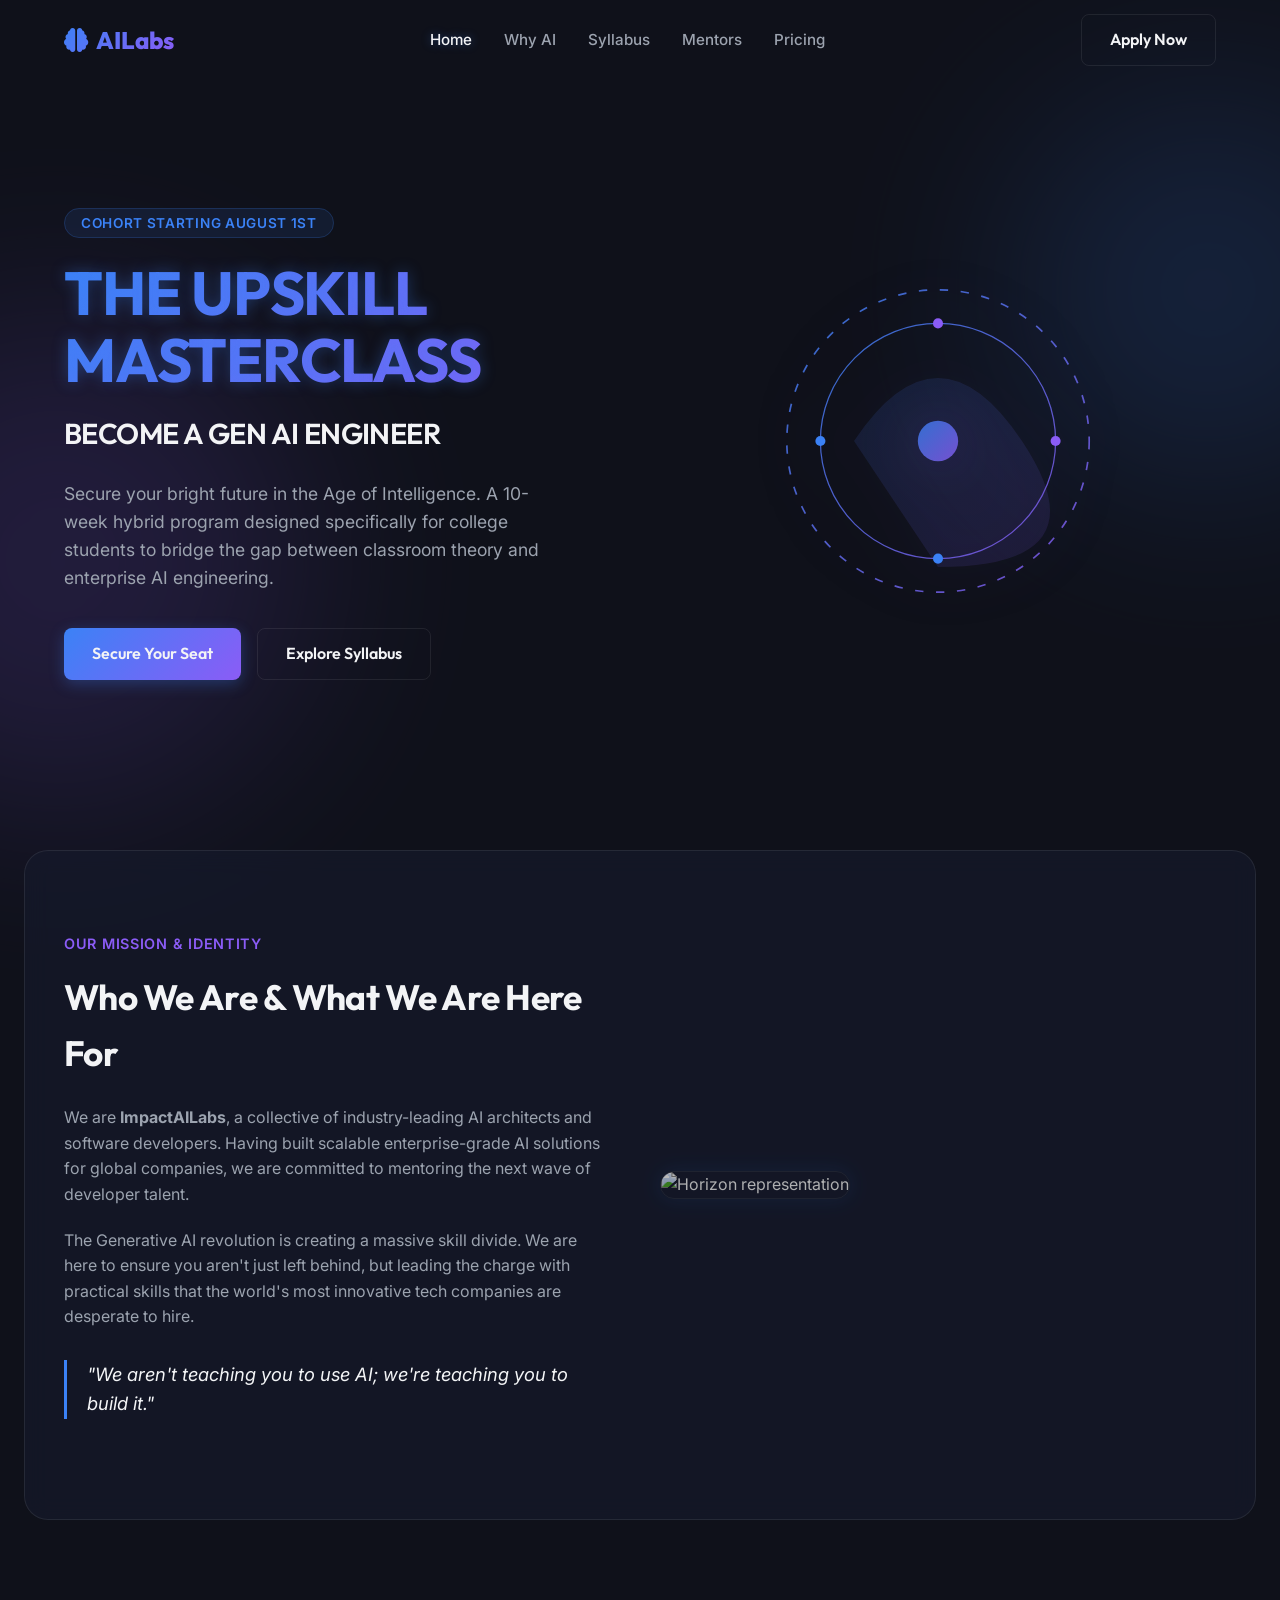
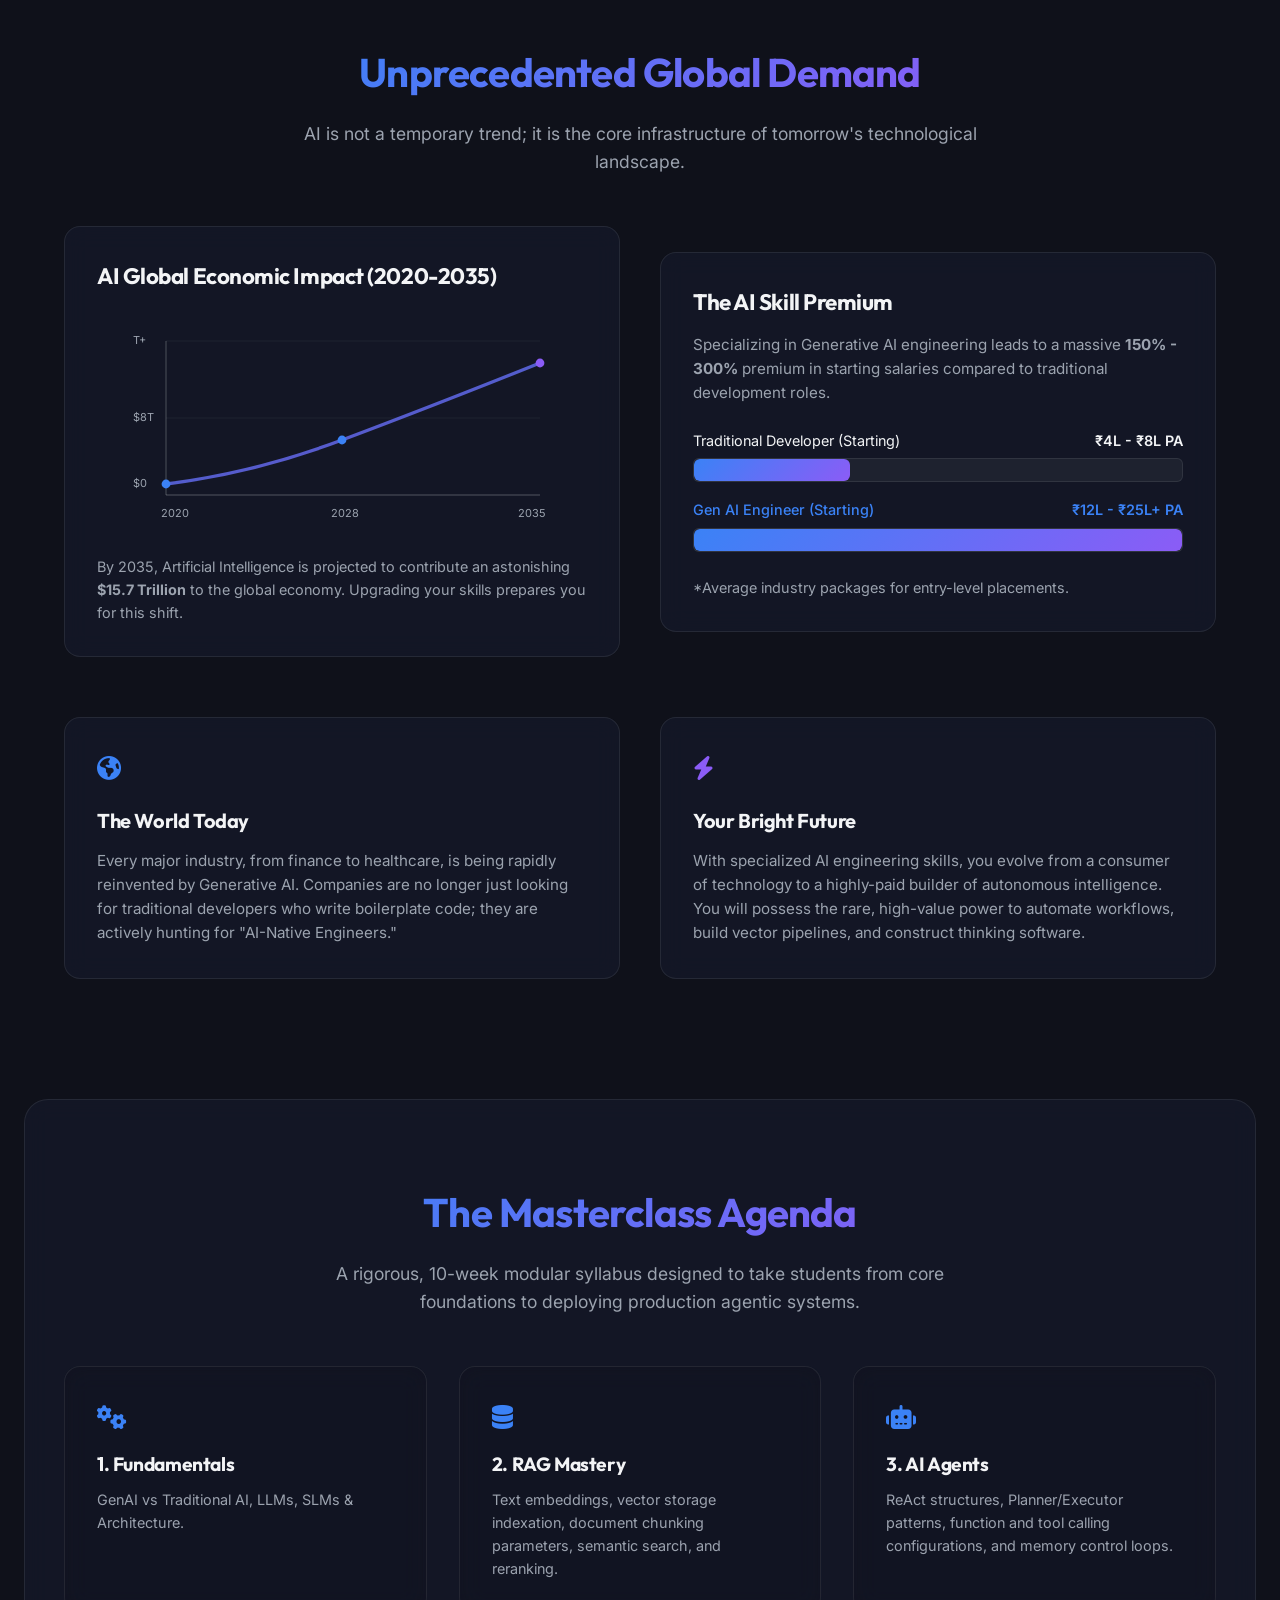
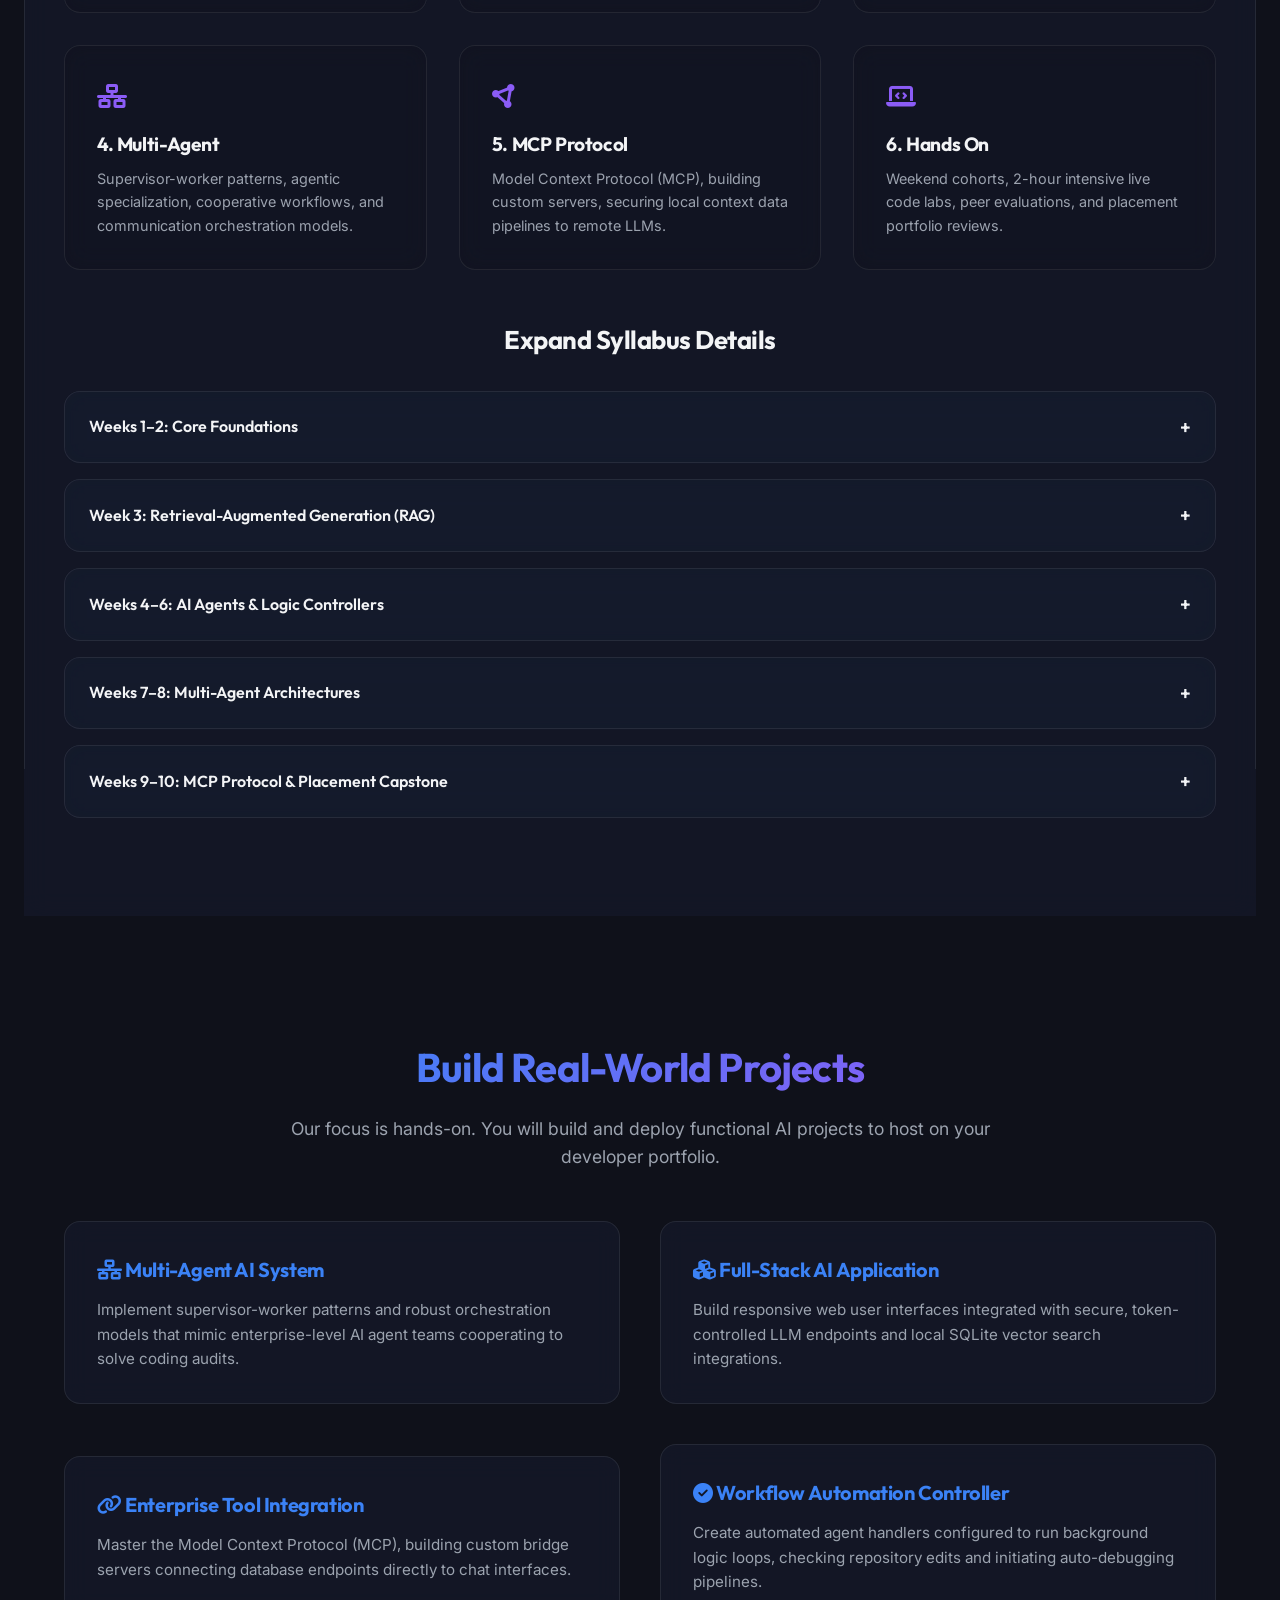
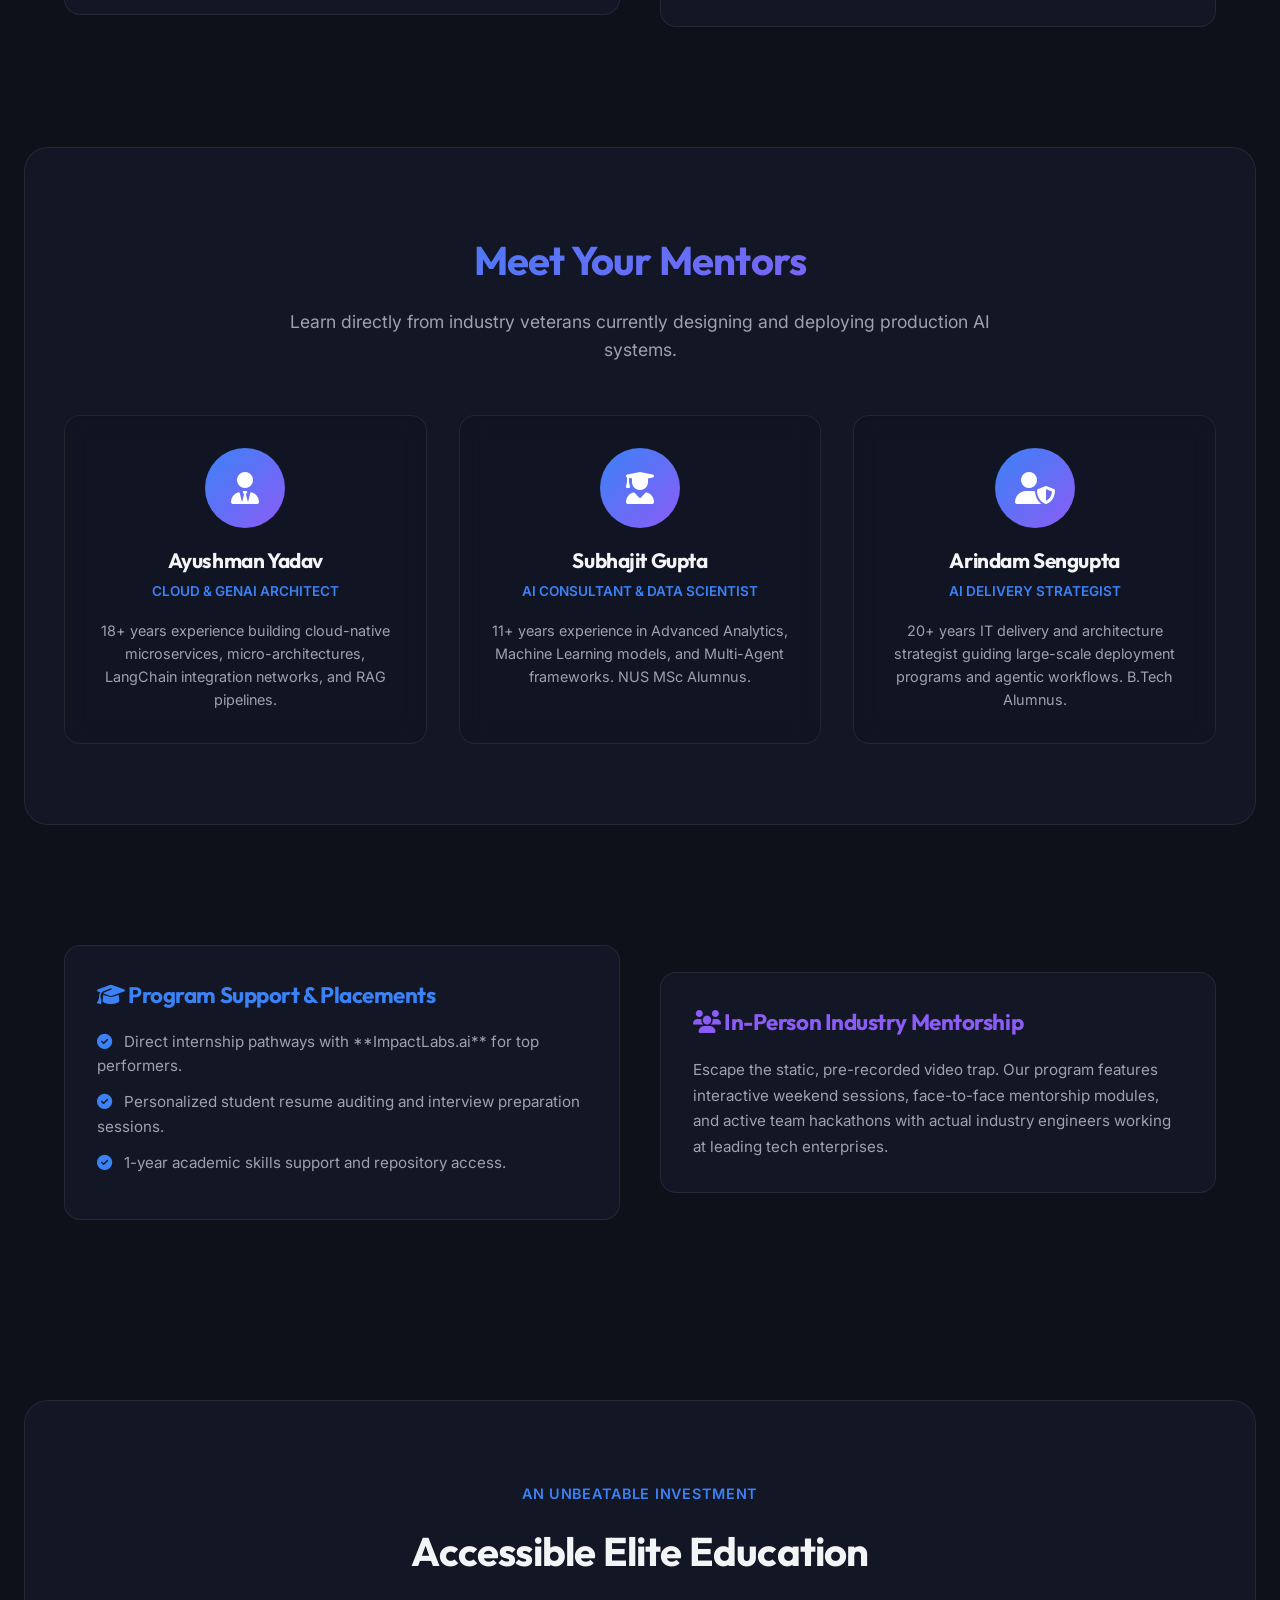
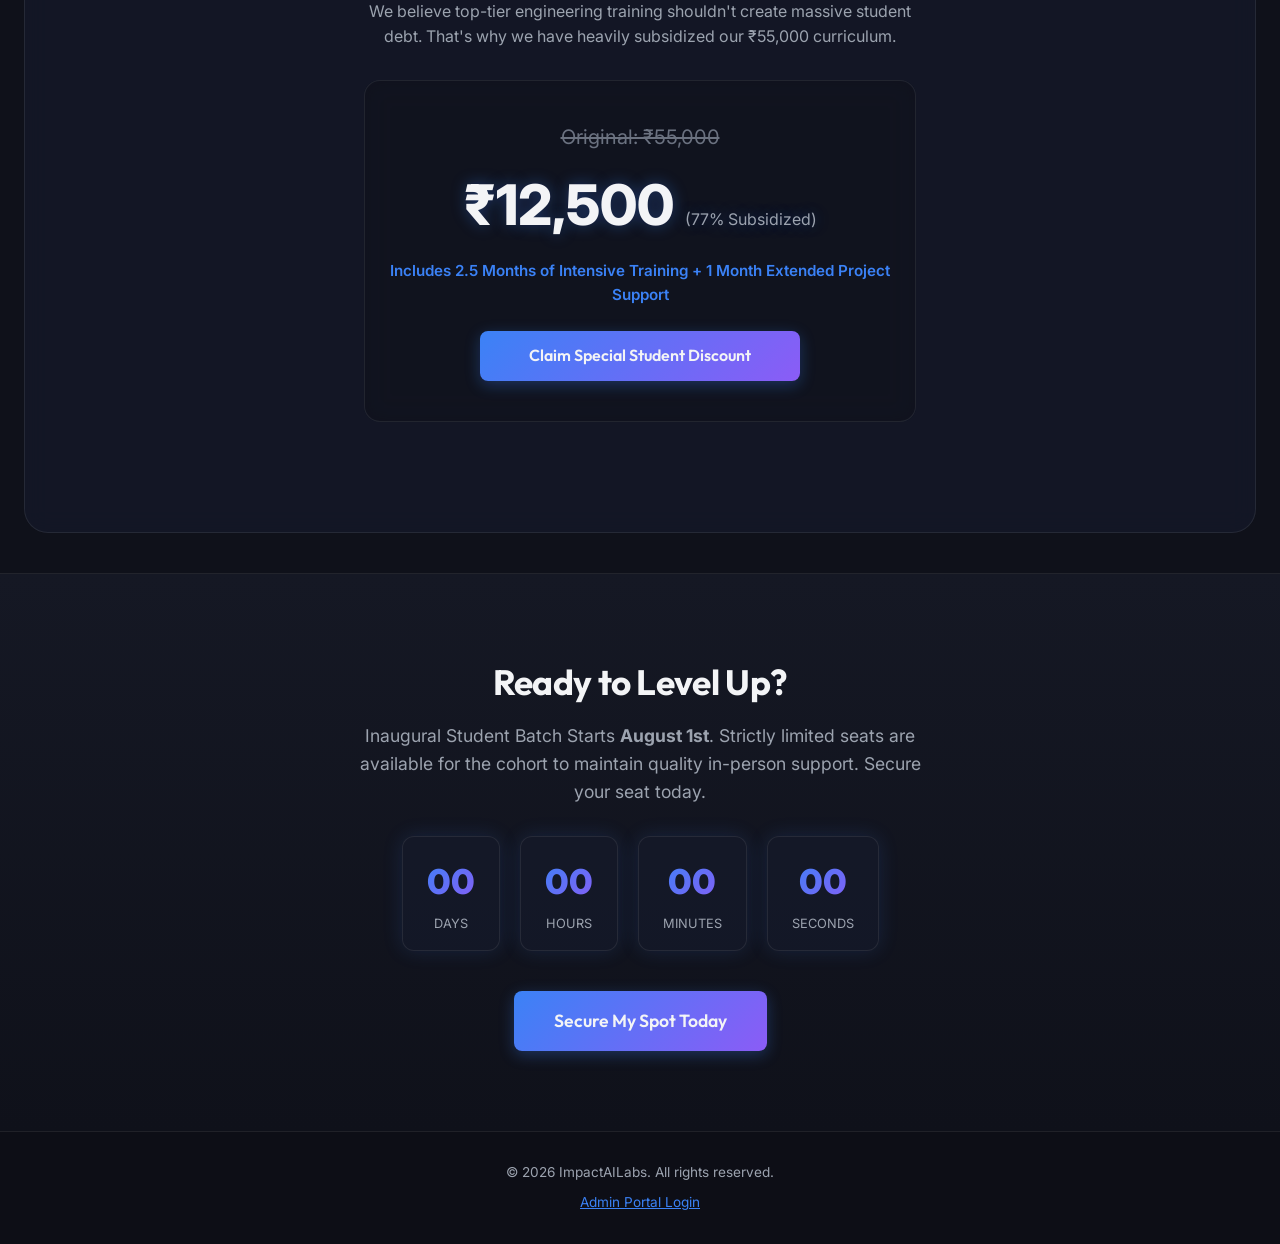
==== commit d227e042: "Update names in index.html" ====
--- a/index.html
+++ b/index.html
@@ -32,7 +32,7 @@
   <header class="navbar-header">
     <div class="container navbar-container">
       <a href="index.html" class="logo">
-        <i class="fa-solid fa-brain"></i> ImpactAILabs
+        <i class="fa-solid fa-brain"></i> AILabs
       </a>
       <nav>
         <ul class="nav-links">
@@ -359,7 +359,7 @@
           <div style="width: 80px; height: 80px; border-radius: 50%; background: var(--gradient-brand); display: inline-flex; align-items: center; justify-content: center; margin-bottom: 16px; font-size: 2rem; color: #fff;">
             <i class="fa-solid fa-user-tie"></i>
           </div>
-          <h3 style="font-size: 1.3rem; margin-bottom: 4px;">Daya Nand Yadav</h3>
+          <h3 style="font-size: 1.3rem; margin-bottom: 4px;">Ayushman Yadav</h3>
           <p style="color: var(--accent-blue); font-size: 0.85rem; font-weight: 600; text-transform: uppercase; margin-bottom: 16px;">Cloud & GenAI Architect</p>
           <p style="color: var(--text-secondary); font-size: 0.9rem;">
             18+ years experience building cloud-native microservices, micro-architectures, LangChain integration networks, and RAG pipelines.
